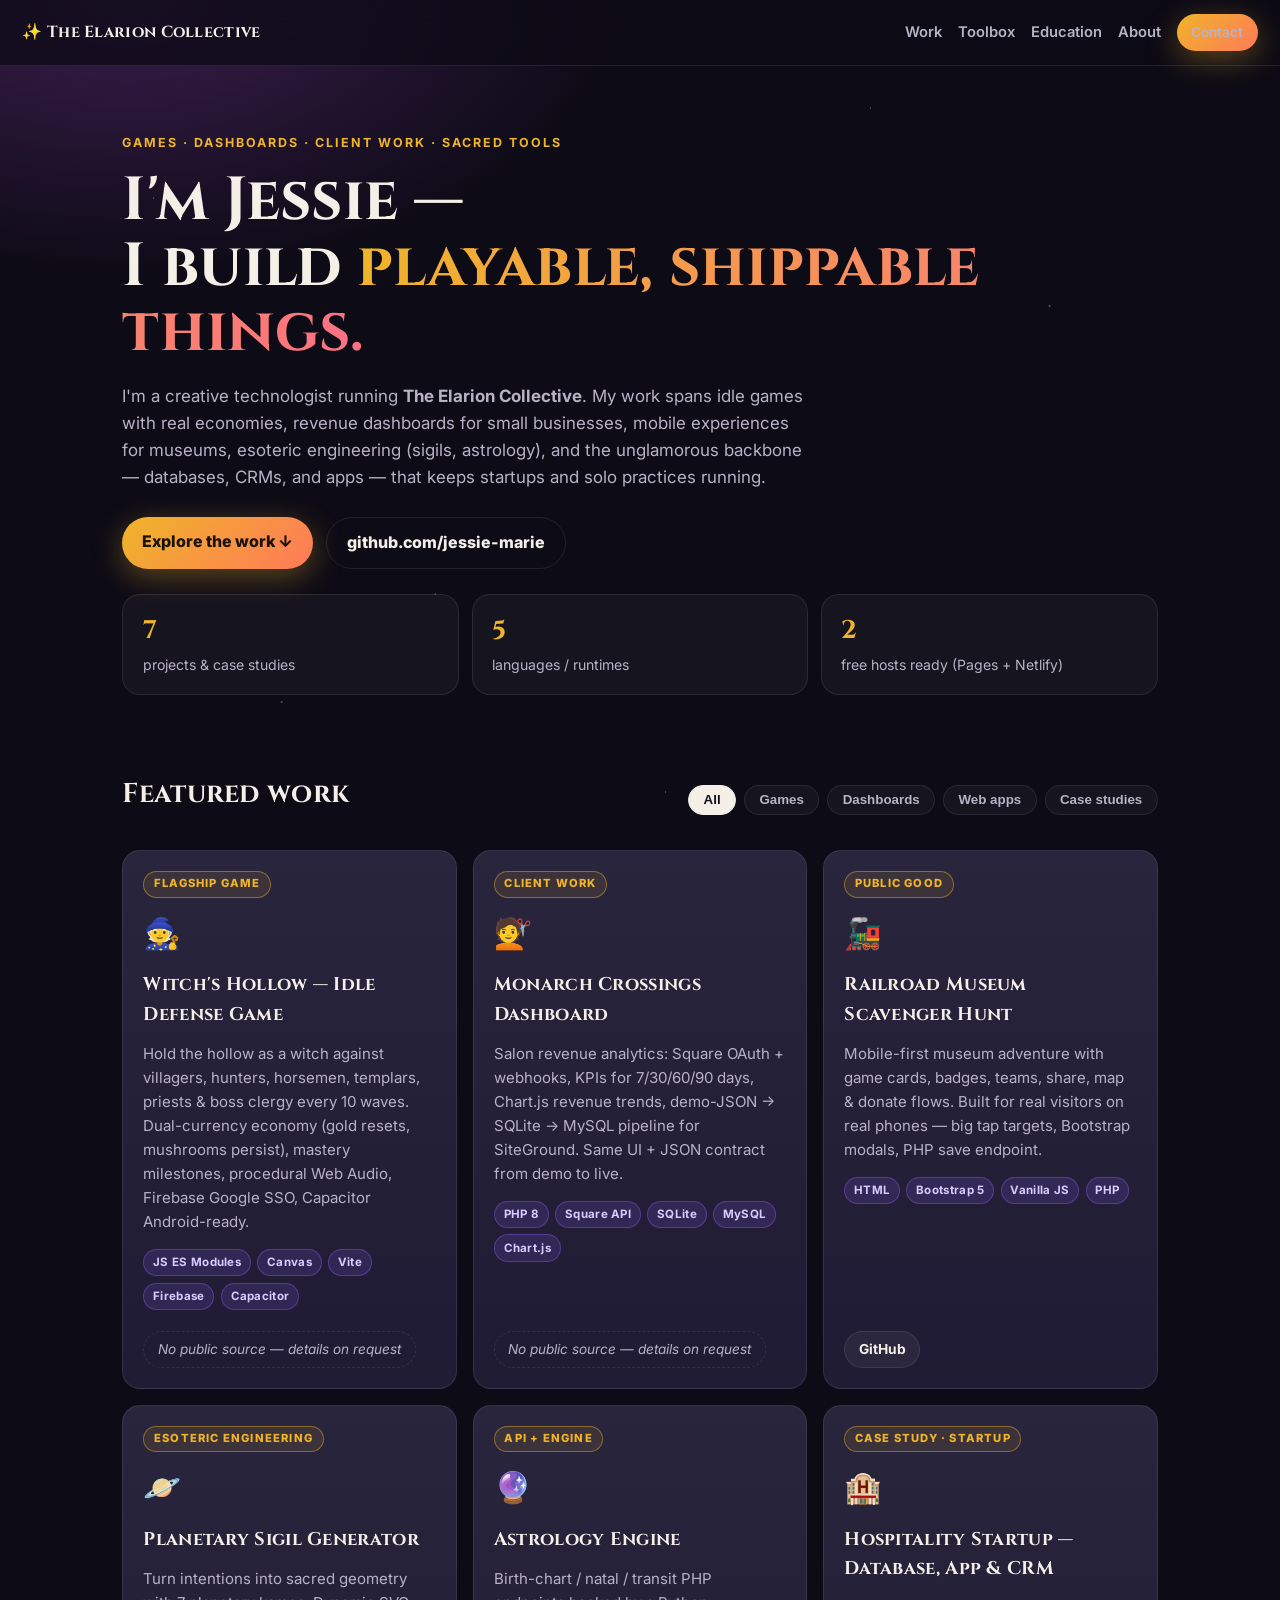
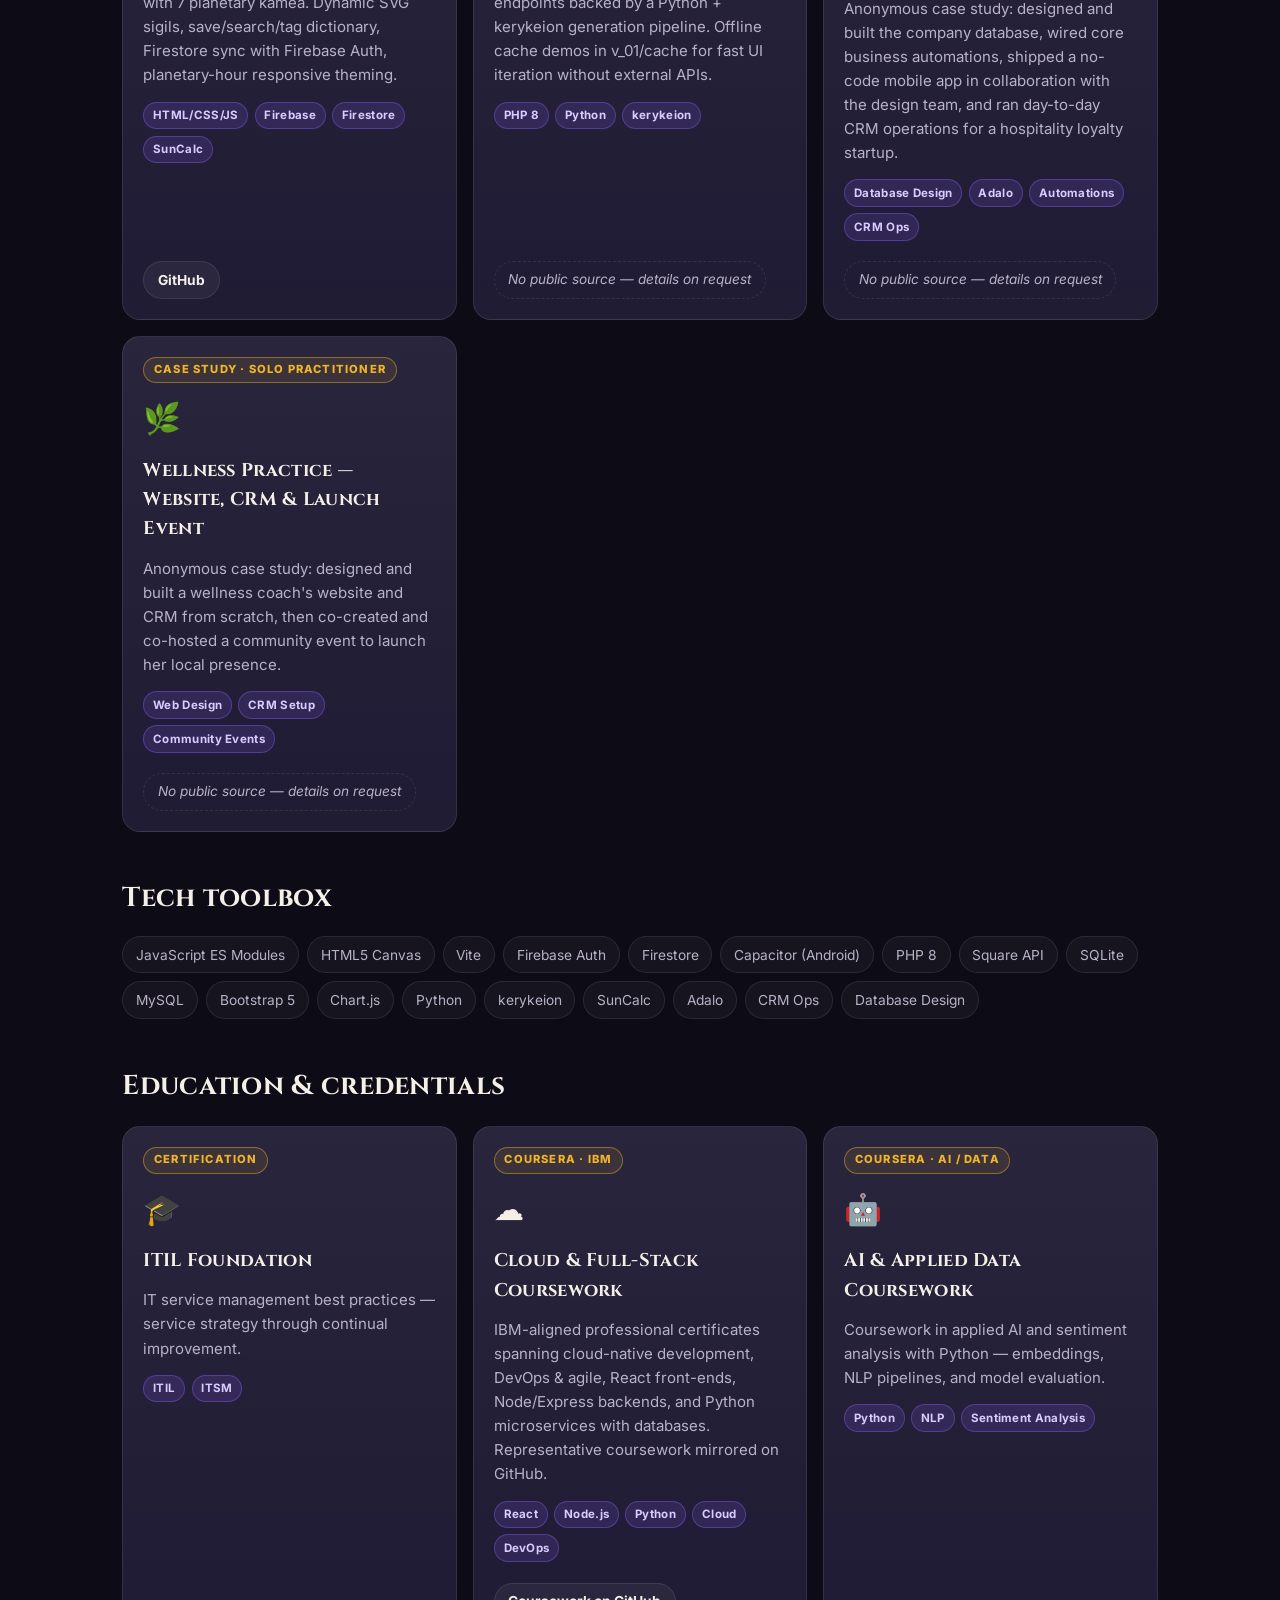
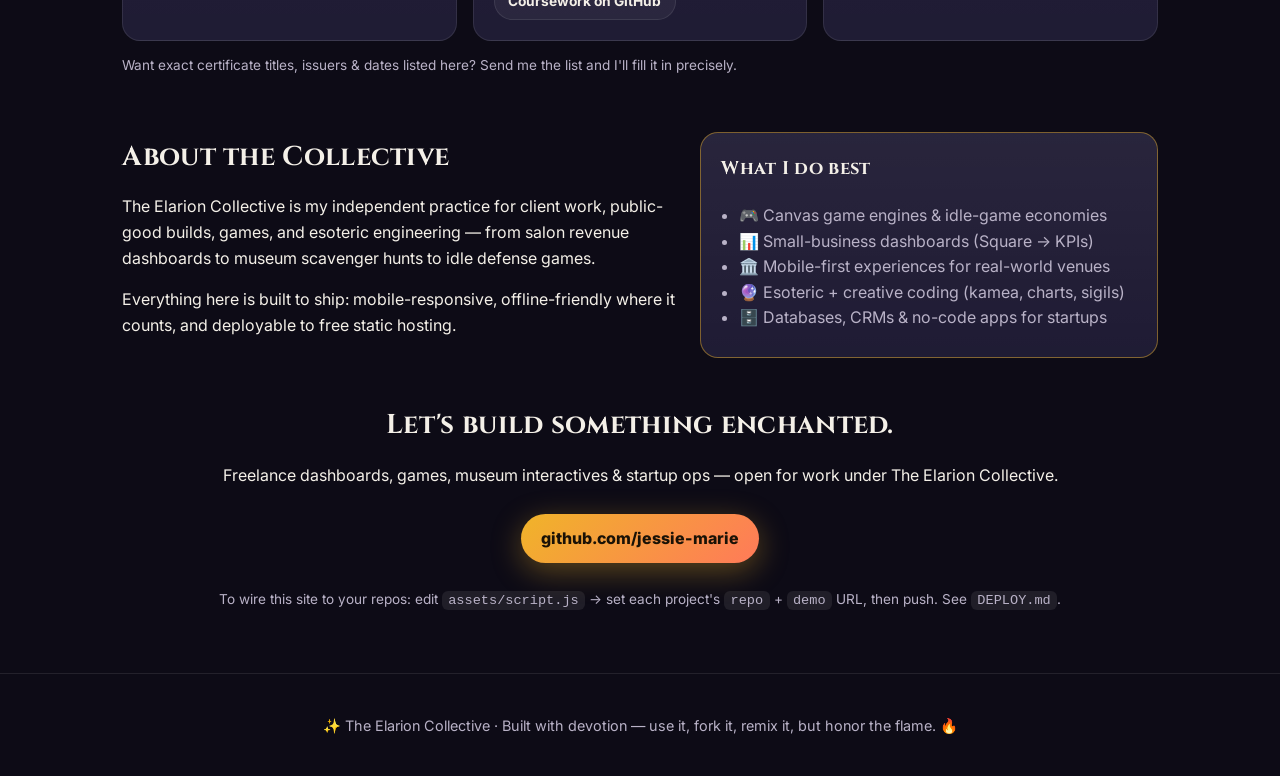
==== index.html @ 7d37db84 "Rewrite hero copy, drop DBA/LLC + company names, wire real GH links, add education section" ====
<!DOCTYPE html>
<html lang="en">
<head>
<meta charset="UTF-8" />
<meta name="viewport" content="width=device-width, initial-scale=1.0" />
<title>The Elarion Collective — Jessie Marie | Portfolio</title>
<meta name="description" content="The Elarion Collective — games, dashboards & sacred tools by Jessie Marie. Witch's Hollow, Monarch Crossings, Railroad Museum Scavenger Hunt, Planetary Sigil Generator, Astrology Engine." />
<link rel="preconnect" href="https://fonts.googleapis.com">
<link rel="preconnect" href="https://fonts.gstatic.com" crossorigin>
<link href="https://fonts.googleapis.com/css2?family=Cinzel:wght@500;700&family=Inter:wght@400;500;600;700&display=swap" rel="stylesheet">
<link rel="stylesheet" href="assets/styles.css" />
</head>
<body>
<div class="stars" aria-hidden="true"></div>
<header class="nav">
  <a class="brand" href="#top">✨ The Elarion Collective</a>
  <nav>
    <a href="#work">Work</a>
    <a href="#toolbox">Toolbox</a>
    <a href="#education">Education</a>
    <a href="#about">About</a>
    <a href="#contact" class="btn small">Contact</a>
  </nav>
</header>

<main id="top">
  <section class="hero">
    <p class="eyebrow">Games · Dashboards · Client Work · Sacred Tools</p>
    <h1>I'm Jessie —<br/>I build <span class="gold">playable, shippable things.</span></h1>
    <p class="lede">I'm a creative technologist running <strong>The Elarion Collective</strong>. My work spans idle games with real economies, revenue dashboards for small businesses, mobile experiences for museums, esoteric engineering (sigils, astrology), and the unglamorous backbone — databases, CRMs, and apps — that keeps startups and solo practices running.</p>
    <div class="cta-row">
      <a class="btn" href="#work">Explore the work ↓</a>
      <a class="btn ghost" href="https://github.com/jessie-marie" target="_blank" rel="noopener">github.com/jessie-marie</a>
    </div>
    <div class="hero-stats">
      <div><strong>7</strong><span>projects & case studies</span></div>
      <div><strong>5</strong><span>languages / runtimes</span></div>
      <div><strong>2</strong><span>free hosts ready (Pages + Netlify)</span></div>
    </div>
  </section>

  <section id="work" class="section">
    <div class="section-head">
      <h2>Featured work</h2>
      <div class="filters" id="filters">
        <button class="chip active" data-filter="all">All</button>
        <button class="chip" data-filter="game">Games</button>
        <button class="chip" data-filter="dashboard">Dashboards</button>
        <button class="chip" data-filter="web">Web apps</button>
        <button class="chip" data-filter="case-study">Case studies</button>
      </div>
    </div>
    <div class="grid" id="project-grid"><!-- rendered by script.js --></div>
  </section>

  <section id="toolbox" class="section">
    <h2>Tech toolbox</h2>
    <div class="tags">
      <span>JavaScript ES Modules</span><span>HTML5 Canvas</span><span>Vite</span><span>Firebase Auth</span><span>Firestore</span><span>Capacitor (Android)</span><span>PHP 8</span><span>Square API</span><span>SQLite</span><span>MySQL</span><span>Bootstrap 5</span><span>Chart.js</span><span>Python</span><span>kerykeion</span><span>SunCalc</span><span>Adalo</span><span>CRM Ops</span><span>Database Design</span>
    </div>
  </section>

  <section id="education" class="section">
    <h2>Education & credentials</h2>
    <div class="grid">
      <article class="card">
        <span class="badge">Certification</span>
        <div class="emoji">🎓</div>
        <h3>ITIL Foundation</h3>
        <p>IT service management best practices — service strategy through continual improvement.</p>
        <div class="stack"><span>ITIL</span><span>ITSM</span></div>
      </article>
      <article class="card">
        <span class="badge">Coursera · IBM</span>
        <div class="emoji">☁️</div>
        <h3>Cloud & Full-Stack Coursework</h3>
        <p>IBM-aligned professional certificates spanning cloud-native development, DevOps & agile, React front-ends, Node/Express backends, and Python microservices with databases. Representative coursework mirrored on GitHub.</p>
        <div class="stack"><span>React</span><span>Node.js</span><span>Python</span><span>Cloud</span><span>DevOps</span></div>
        <div class="card-links">
          <a href="https://github.com/jessie-marie?tab=repositories" target="_blank" rel="noopener">Coursework on GitHub</a>
        </div>
      </article>
      <article class="card">
        <span class="badge">Coursera · AI / Data</span>
        <div class="emoji">🤖</div>
        <h3>AI & Applied Data Coursework</h3>
        <p>Coursework in applied AI and sentiment analysis with Python — embeddings, NLP pipelines, and model evaluation. <!-- TODO: replace with your exact cert titles + issuers/dates --></p>
        <div class="stack"><span>Python</span><span>NLP</span><span>Sentiment Analysis</span></div>
      </article>
    </div>
    <p class="tiny">Want exact certificate titles, issuers & dates listed here? Send me the list and I'll fill it in precisely.</p>
  </section>

  <section id="about" class="section two-col">
    <div>
      <h2>About the Collective</h2>
      <p>The Elarion Collective is my independent practice for client work, public-good builds, games, and esoteric engineering — from salon revenue dashboards to museum scavenger hunts to idle defense games.</p>
      <p>Everything here is built to ship: mobile-responsive, offline-friendly where it counts, and deployable to free static hosting.</p>
    </div>
    <div class="card highlight">
      <h3>What I do best</h3>
      <ul>
        <li>🎮 Canvas game engines & idle-game economies</li>
        <li>📊 Small-business dashboards (Square → KPIs)</li>
        <li>🏛️ Mobile-first experiences for real-world venues</li>
        <li>🔮 Esoteric + creative coding (kamea, charts, sigils)</li>
        <li>🗄️ Databases, CRMs & no-code apps for startups</li>
      </ul>
    </div>
  </section>

  <section id="contact" class="section center">
    <h2>Let's build something enchanted.</h2>
    <p>Freelance dashboards, games, museum interactives & startup ops — open for work under The Elarion Collective.</p>
    <div class="cta-row center">
      <a class="btn" href="https://github.com/jessie-marie" target="_blank" rel="noopener">github.com/jessie-marie</a>
    </div>
    <p class="tiny">To wire this site to your repos: edit <code>assets/script.js</code> → set each project's <code>repo</code> + <code>demo</code> URL, then push. See <code>DEPLOY.md</code>.</p>
  </section>
</main>

<footer>
  <p>✨ The Elarion Collective · Built with devotion — use it, fork it, remix it, but honor the flame. 🔥</p>
</footer>
<script src="assets/script.js"></script>
</body>
</html>
---- assets/styles.css ----
:root{
  --bg:#0d0b16; --bg2:#151226; --card:#1b1730; --line:rgba(255,255,255,.09);
  --ink:#f4f0e8; --muted:#b9b2c7; --gold:#f0b429; --violet:#8b5cf6; --rose:#fb7185;
  --radius:18px;
}
*{box-sizing:border-box}
html{scroll-behavior:smooth}
body{margin:0;background:radial-gradient(1200px 600px at 80% -10%,#2b1f55 0%,transparent 60%),radial-gradient(900px 500px at 10% 0%,#3b1d4d 0%,transparent 55%),var(--bg);color:var(--ink);font-family:Inter,system-ui,sans-serif;line-height:1.6}
h1,h2,h3,.brand{font-family:Cinzel,serif;letter-spacing:.3px}
a{color:inherit}
.stars{position:fixed;inset:0;pointer-events:none;opacity:.5;background-image:radial-gradient(1px 1px at 12% 22%,#fff,transparent),radial-gradient(1px 1px at 68% 12%,#fff,transparent),radial-gradient(1.5px 1.5px at 82% 34%,#ffe9a8,transparent),radial-gradient(1px 1px at 34% 66%,#fff,transparent),radial-gradient(1px 1px at 52% 88%,#fff,transparent),radial-gradient(1.5px 1.5px at 22% 78%,#c4b5fd,transparent)}
.nav{position:sticky;top:0;z-index:10;display:flex;justify-content:space-between;align-items:center;padding:.9rem 1.4rem;background:rgba(13,11,22,.78);backdrop-filter:blur(12px);border-bottom:1px solid var(--line)}
.brand{text-decoration:none;font-weight:700}
.nav nav{display:flex;gap:1rem;align-items:center}
.nav nav a{text-decoration:none;color:var(--muted);font-weight:600;font-size:.92rem}
.nav nav a:hover{color:var(--ink)}
main{max-width:1080px;margin:0 auto;padding:0 1.4rem 3rem}
.hero{padding:4.2rem 0 2rem;text-align:left}
.eyebrow{color:var(--gold);text-transform:uppercase;letter-spacing:2px;font-size:.78rem;font-weight:700;margin:0 0 1rem}
.hero h1{font-size:clamp(2.2rem,5.5vw,3.8rem);line-height:1.08;margin:0 0 1rem}
.gold{background:linear-gradient(90deg,var(--gold),var(--rose));-webkit-background-clip:text;background-clip:text;color:transparent}
.lede{max-width:62ch;color:var(--muted);font-size:1.06rem}
.cta-row{display:flex;gap:.8rem;margin:1.6rem 0;flex-wrap:wrap}
.cta-row.center{justify-content:center}
.btn{display:inline-block;padding:.75rem 1.25rem;border-radius:999px;background:linear-gradient(135deg,var(--gold),#ff7a59);color:#1a1206;font-weight:800;text-decoration:none;border:0;box-shadow:0 8px 30px rgba(240,180,41,.35)}
.btn.ghost{background:transparent;color:var(--ink);border:1px solid var(--line);box-shadow:none}
.btn.small{padding:.45rem .9rem;font-size:.85rem}
.hero-stats{display:grid;grid-template-columns:repeat(3,minmax(0,1fr));gap:.8rem;margin-top:1.4rem}
.hero-stats div{background:rgba(255,255,255,.04);border:1px solid var(--line);border-radius:var(--radius);padding:1rem 1.2rem}
.hero-stats strong{display:block;font-size:1.6rem;font-family:Cinzel,serif;color:var(--gold)}
.hero-stats span{color:var(--muted);font-size:.88rem}
.section{padding:2.6rem 0 0}
.section-head{display:flex;justify-content:space-between;align-items:center;gap:1rem;flex-wrap:wrap}
.section h2{font-size:1.7rem;margin:.2rem 0 1rem}
.filters{display:flex;gap:.5rem;flex-wrap:wrap}
.chip{border:1px solid var(--line);background:rgba(255,255,255,.04);color:var(--muted);border-radius:999px;padding:.4rem .9rem;cursor:pointer;font-weight:600}
.chip.active{background:var(--ink);color:#14101f;border-color:var(--ink)}
.grid{display:grid;grid-template-columns:repeat(auto-fill,minmax(300px,1fr));gap:1rem;margin-top:1.2rem}
.card{background:linear-gradient(180deg,rgba(255,255,255,.06),rgba(255,255,255,.02)),var(--card);border:1px solid var(--line);border-radius:var(--radius);padding:1.25rem;display:flex;flex-direction:column;gap:.7rem;transition:transform .15s ease,border-color .15s ease}
.card:hover{transform:translateY(-3px);border-color:rgba(240,180,41,.5)}
.card .emoji{font-size:1.9rem}
.card h3{margin:.1rem 0;font-size:1.15rem}
.card p{margin:0;color:var(--muted);font-size:.94rem}
.stack{display:flex;flex-wrap:wrap;gap:.4rem;margin-top:.2rem}
.stack span{font-size:.72rem;font-weight:700;letter-spacing:.3px;background:rgba(139,92,246,.16);border:1px solid rgba(139,92,246,.4);color:#d8ccff;padding:.22rem .55rem;border-radius:999px}
.card-links{margin-top:auto;display:flex;gap:.6rem;padding-top:.6rem}
.card-links a{font-size:.86rem;font-weight:700;text-decoration:none;border:1px solid var(--line);border-radius:999px;padding:.42rem .85rem;color:var(--ink);background:rgba(255,255,255,.05)}
.card-links a.primary{background:var(--ink);color:#14101f;border-color:var(--ink)}
.card-links .note{font-size:.85rem;color:var(--muted);font-style:italic;border:1px dashed var(--line);border-radius:999px;padding:.42rem .85rem}
.badge{align-self:flex-start;font-size:.7rem;font-weight:800;letter-spacing:1.2px;text-transform:uppercase;color:var(--gold);border:1px solid rgba(240,180,41,.45);padding:.2rem .6rem;border-radius:999px;background:rgba(240,180,41,.1)}
.tags{display:flex;flex-wrap:wrap;gap:.5rem}
.tags span{border:1px solid var(--line);background:rgba(255,255,255,.04);border-radius:999px;padding:.42rem .8rem;font-size:.86rem;color:var(--muted)}
.two-col{display:grid;grid-template-columns:1.1fr .9fr;gap:1.2rem;align-items:start}
.card.highlight{border-color:rgba(240,180,41,.45)}
.card.highlight ul{margin:.4rem 0;padding-left:1.1rem;color:var(--muted)}
.center{text-align:center}
.tiny{color:var(--muted);font-size:.85rem}
code{background:rgba(255,255,255,.08);padding:.15rem .4rem;border-radius:6px}
footer{border-top:1px solid var(--line);text-align:center;color:var(--muted);padding:1.6rem;font-size:.9rem}
@media(max-width:760px){.two-col{grid-template-columns:1fr}.hero-stats{grid-template-columns:1fr 1fr}.nav nav a:not(.btn){display:none}}
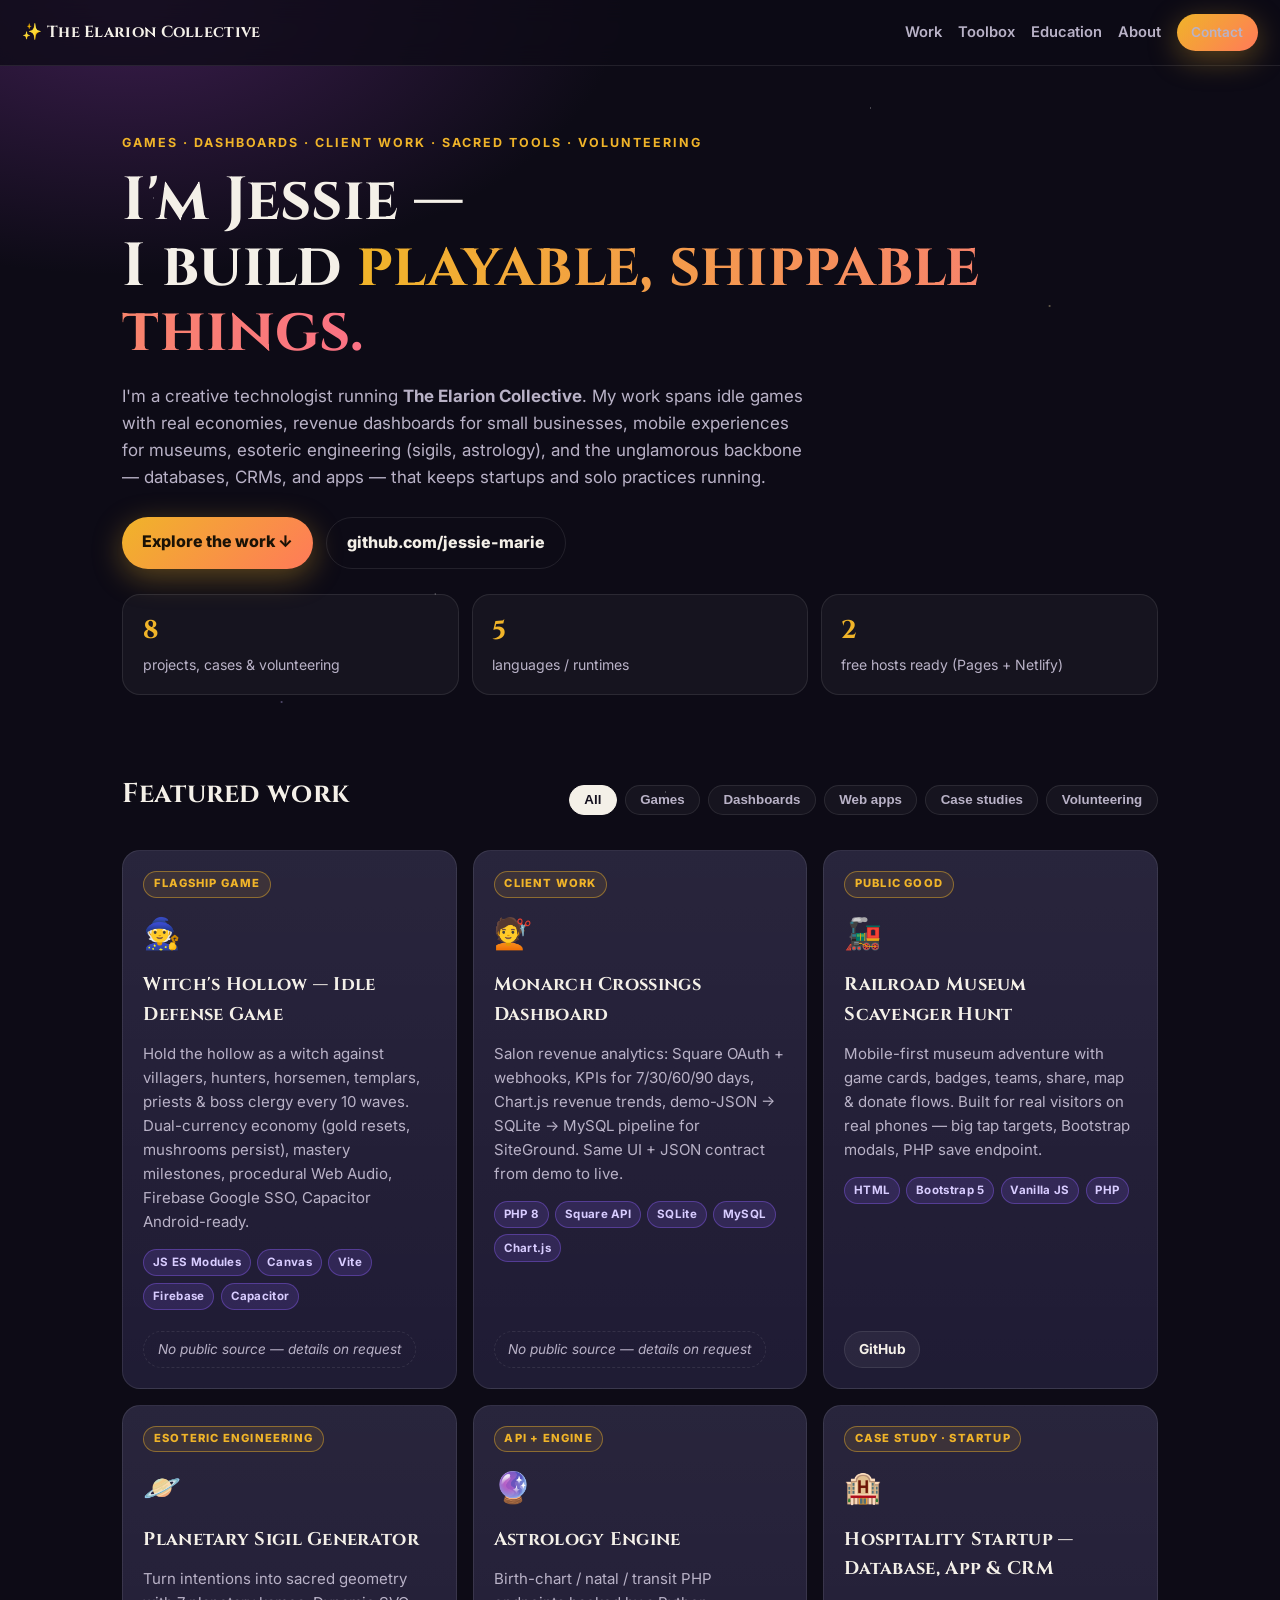
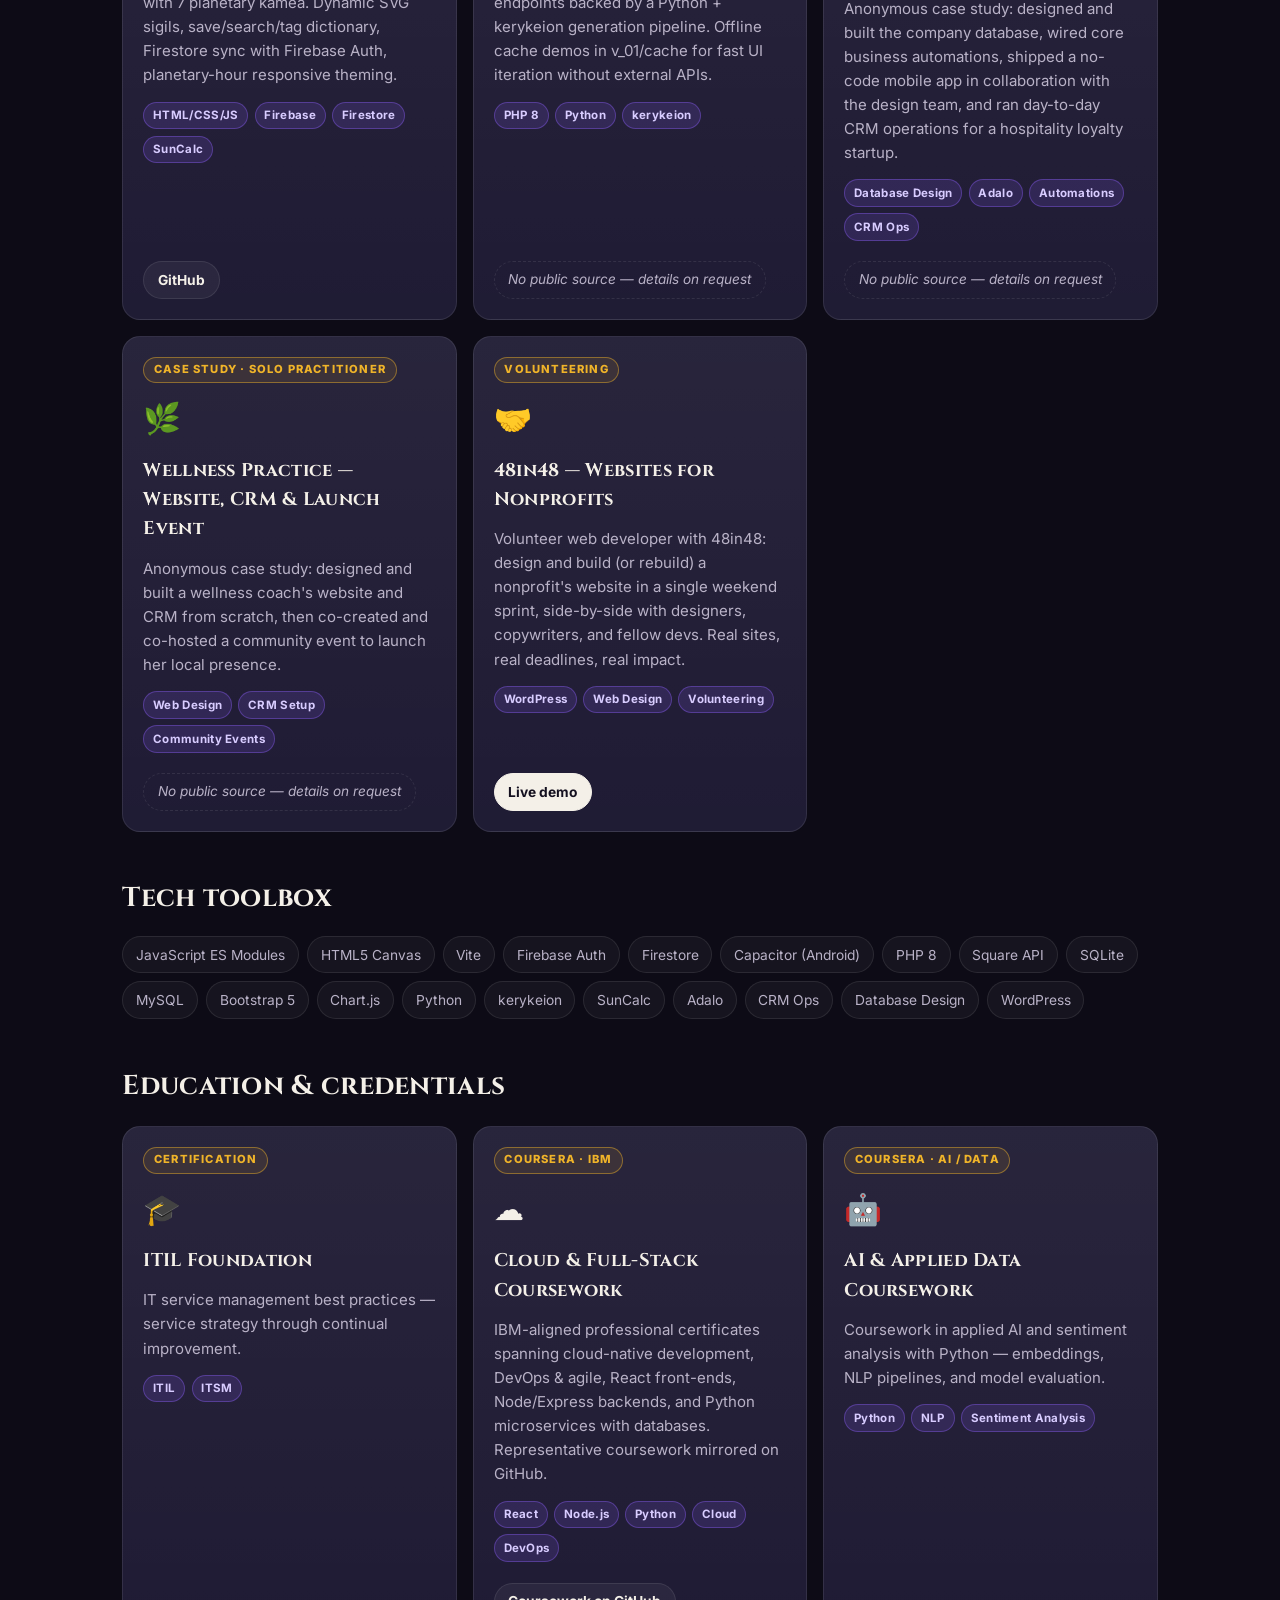
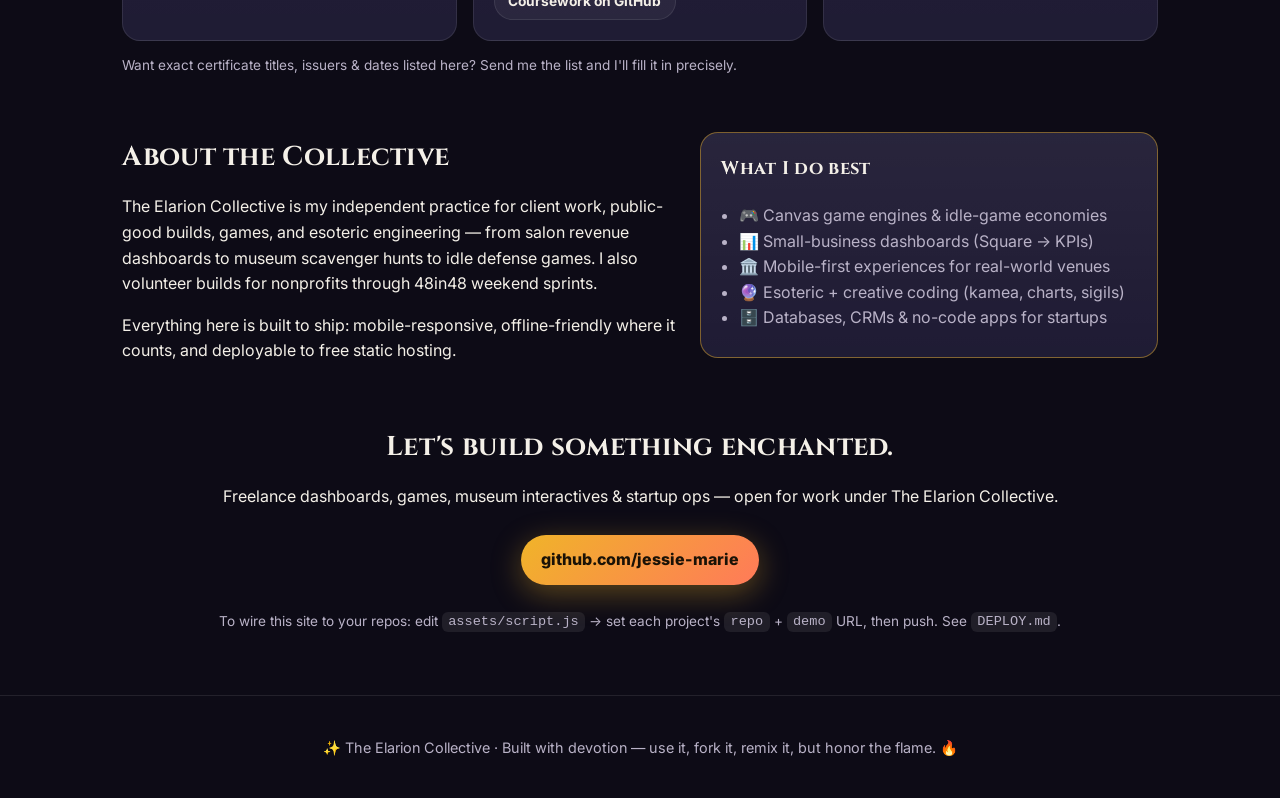
==== commit d62c7f97: "Add 48in48 volunteering card + filter, update counts and copy" ====
--- a/index.html
+++ b/index.html
@@ -4,7 +4,7 @@
 <meta charset="UTF-8" />
 <meta name="viewport" content="width=device-width, initial-scale=1.0" />
 <title>The Elarion Collective — Jessie Marie | Portfolio</title>
-<meta name="description" content="The Elarion Collective — games, dashboards & sacred tools by Jessie Marie. Witch's Hollow, Monarch Crossings, Railroad Museum Scavenger Hunt, Planetary Sigil Generator, Astrology Engine." />
+<meta name="description" content="The Elarion Collective — games, dashboards, client work & volunteering by Jessie Marie. Witch's Hollow, Monarch Crossings, Railroad Museum Scavenger Hunt, Planetary Sigil Generator, Astrology Engine, 48in48." />
 <link rel="preconnect" href="https://fonts.googleapis.com">
 <link rel="preconnect" href="https://fonts.gstatic.com" crossorigin>
 <link href="https://fonts.googleapis.com/css2?family=Cinzel:wght@500;700&family=Inter:wght@400;500;600;700&display=swap" rel="stylesheet">
@@ -25,7 +25,7 @@
 
 <main id="top">
   <section class="hero">
-    <p class="eyebrow">Games · Dashboards · Client Work · Sacred Tools</p>
+    <p class="eyebrow">Games · Dashboards · Client Work · Sacred Tools · Volunteering</p>
     <h1>I'm Jessie —<br/>I build <span class="gold">playable, shippable things.</span></h1>
     <p class="lede">I'm a creative technologist running <strong>The Elarion Collective</strong>. My work spans idle games with real economies, revenue dashboards for small businesses, mobile experiences for museums, esoteric engineering (sigils, astrology), and the unglamorous backbone — databases, CRMs, and apps — that keeps startups and solo practices running.</p>
     <div class="cta-row">
@@ -33,7 +33,7 @@
       <a class="btn ghost" href="https://github.com/jessie-marie" target="_blank" rel="noopener">github.com/jessie-marie</a>
     </div>
     <div class="hero-stats">
-      <div><strong>7</strong><span>projects & case studies</span></div>
+      <div><strong>8</strong><span>projects, cases & volunteering</span></div>
       <div><strong>5</strong><span>languages / runtimes</span></div>
       <div><strong>2</strong><span>free hosts ready (Pages + Netlify)</span></div>
     </div>
@@ -48,6 +48,7 @@
         <button class="chip" data-filter="dashboard">Dashboards</button>
         <button class="chip" data-filter="web">Web apps</button>
         <button class="chip" data-filter="case-study">Case studies</button>
+        <button class="chip" data-filter="volunteering">Volunteering</button>
       </div>
     </div>
     <div class="grid" id="project-grid"><!-- rendered by script.js --></div>
@@ -56,7 +57,7 @@
   <section id="toolbox" class="section">
     <h2>Tech toolbox</h2>
     <div class="tags">
-      <span>JavaScript ES Modules</span><span>HTML5 Canvas</span><span>Vite</span><span>Firebase Auth</span><span>Firestore</span><span>Capacitor (Android)</span><span>PHP 8</span><span>Square API</span><span>SQLite</span><span>MySQL</span><span>Bootstrap 5</span><span>Chart.js</span><span>Python</span><span>kerykeion</span><span>SunCalc</span><span>Adalo</span><span>CRM Ops</span><span>Database Design</span>
+      <span>JavaScript ES Modules</span><span>HTML5 Canvas</span><span>Vite</span><span>Firebase Auth</span><span>Firestore</span><span>Capacitor (Android)</span><span>PHP 8</span><span>Square API</span><span>SQLite</span><span>MySQL</span><span>Bootstrap 5</span><span>Chart.js</span><span>Python</span><span>kerykeion</span><span>SunCalc</span><span>Adalo</span><span>CRM Ops</span><span>Database Design</span><span>WordPress</span>
     </div>
   </section>
 
@@ -94,7 +95,7 @@
   <section id="about" class="section two-col">
     <div>
       <h2>About the Collective</h2>
-      <p>The Elarion Collective is my independent practice for client work, public-good builds, games, and esoteric engineering — from salon revenue dashboards to museum scavenger hunts to idle defense games.</p>
+      <p>The Elarion Collective is my independent practice for client work, public-good builds, games, and esoteric engineering — from salon revenue dashboards to museum scavenger hunts to idle defense games. I also volunteer builds for nonprofits through 48in48 weekend sprints.</p>
       <p>Everything here is built to ship: mobile-responsive, offline-friendly where it counts, and deployable to free static hosting.</p>
     </div>
     <div class="card highlight">
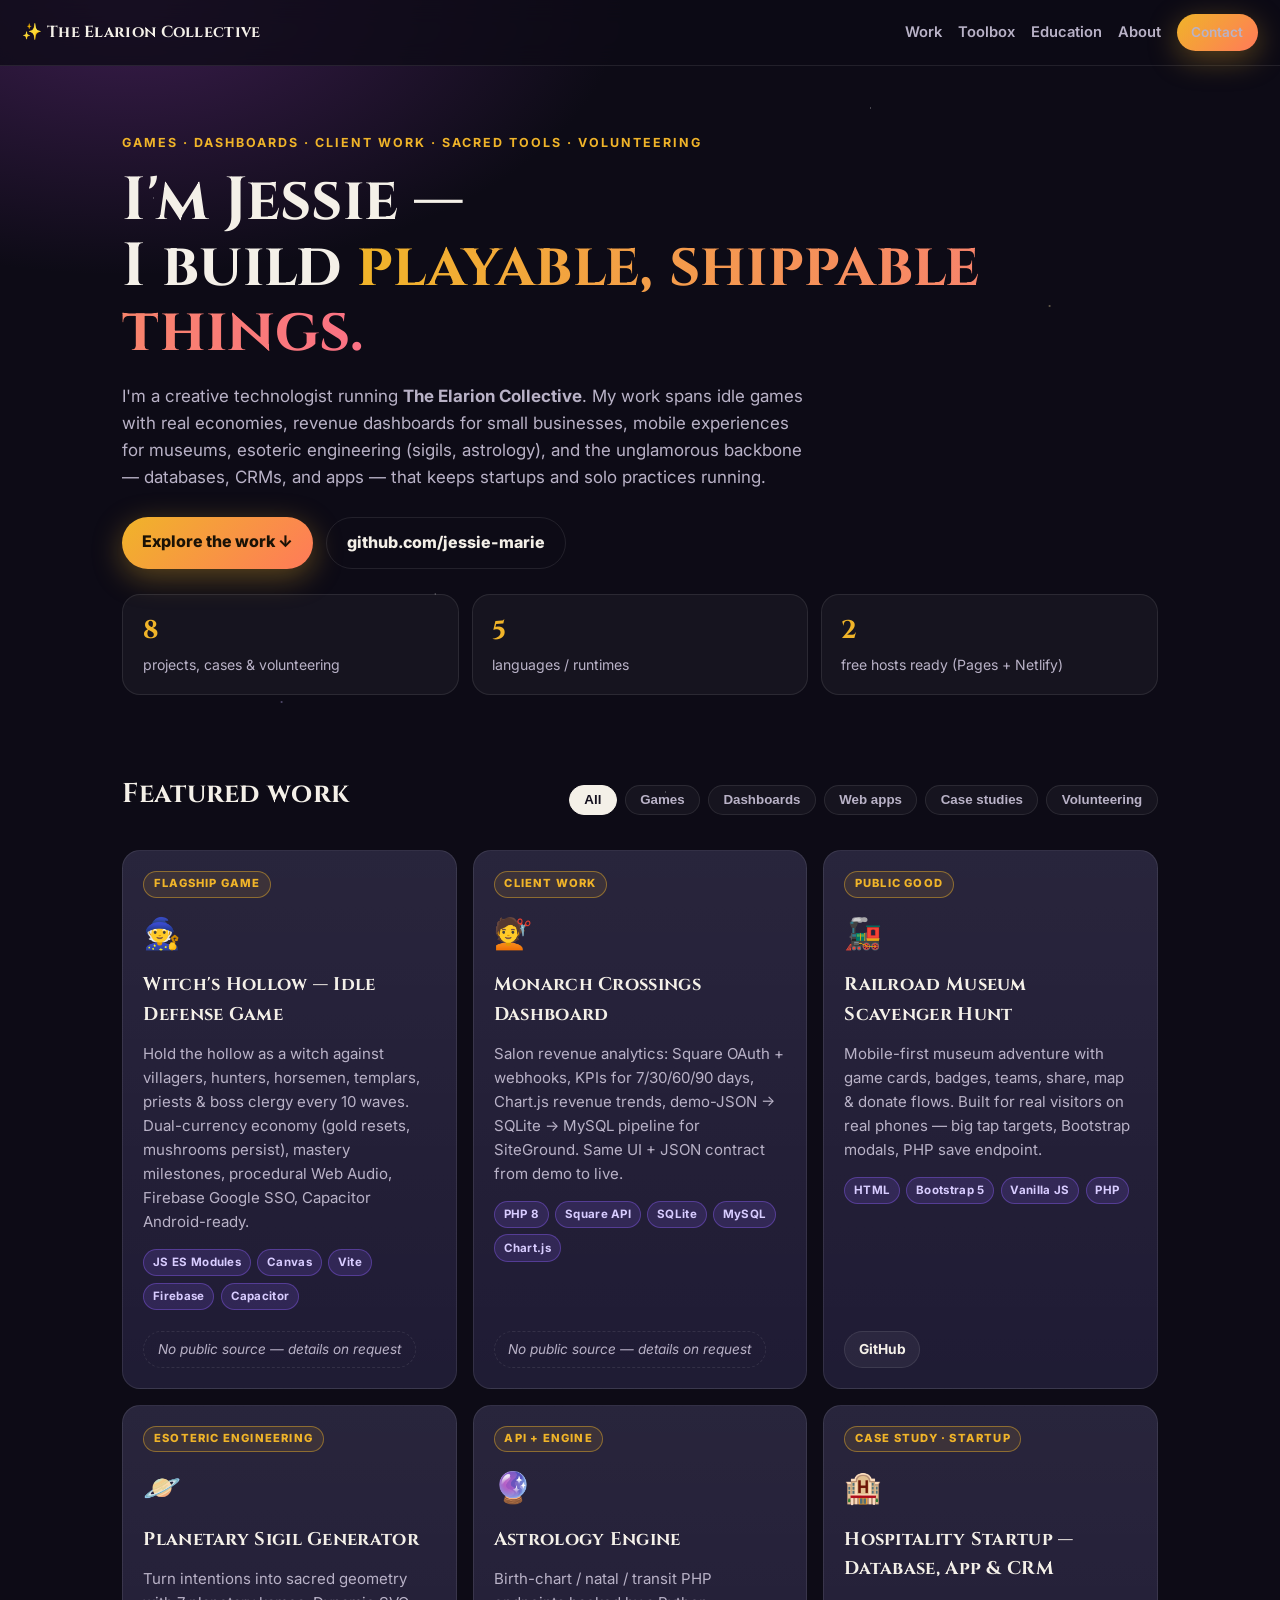
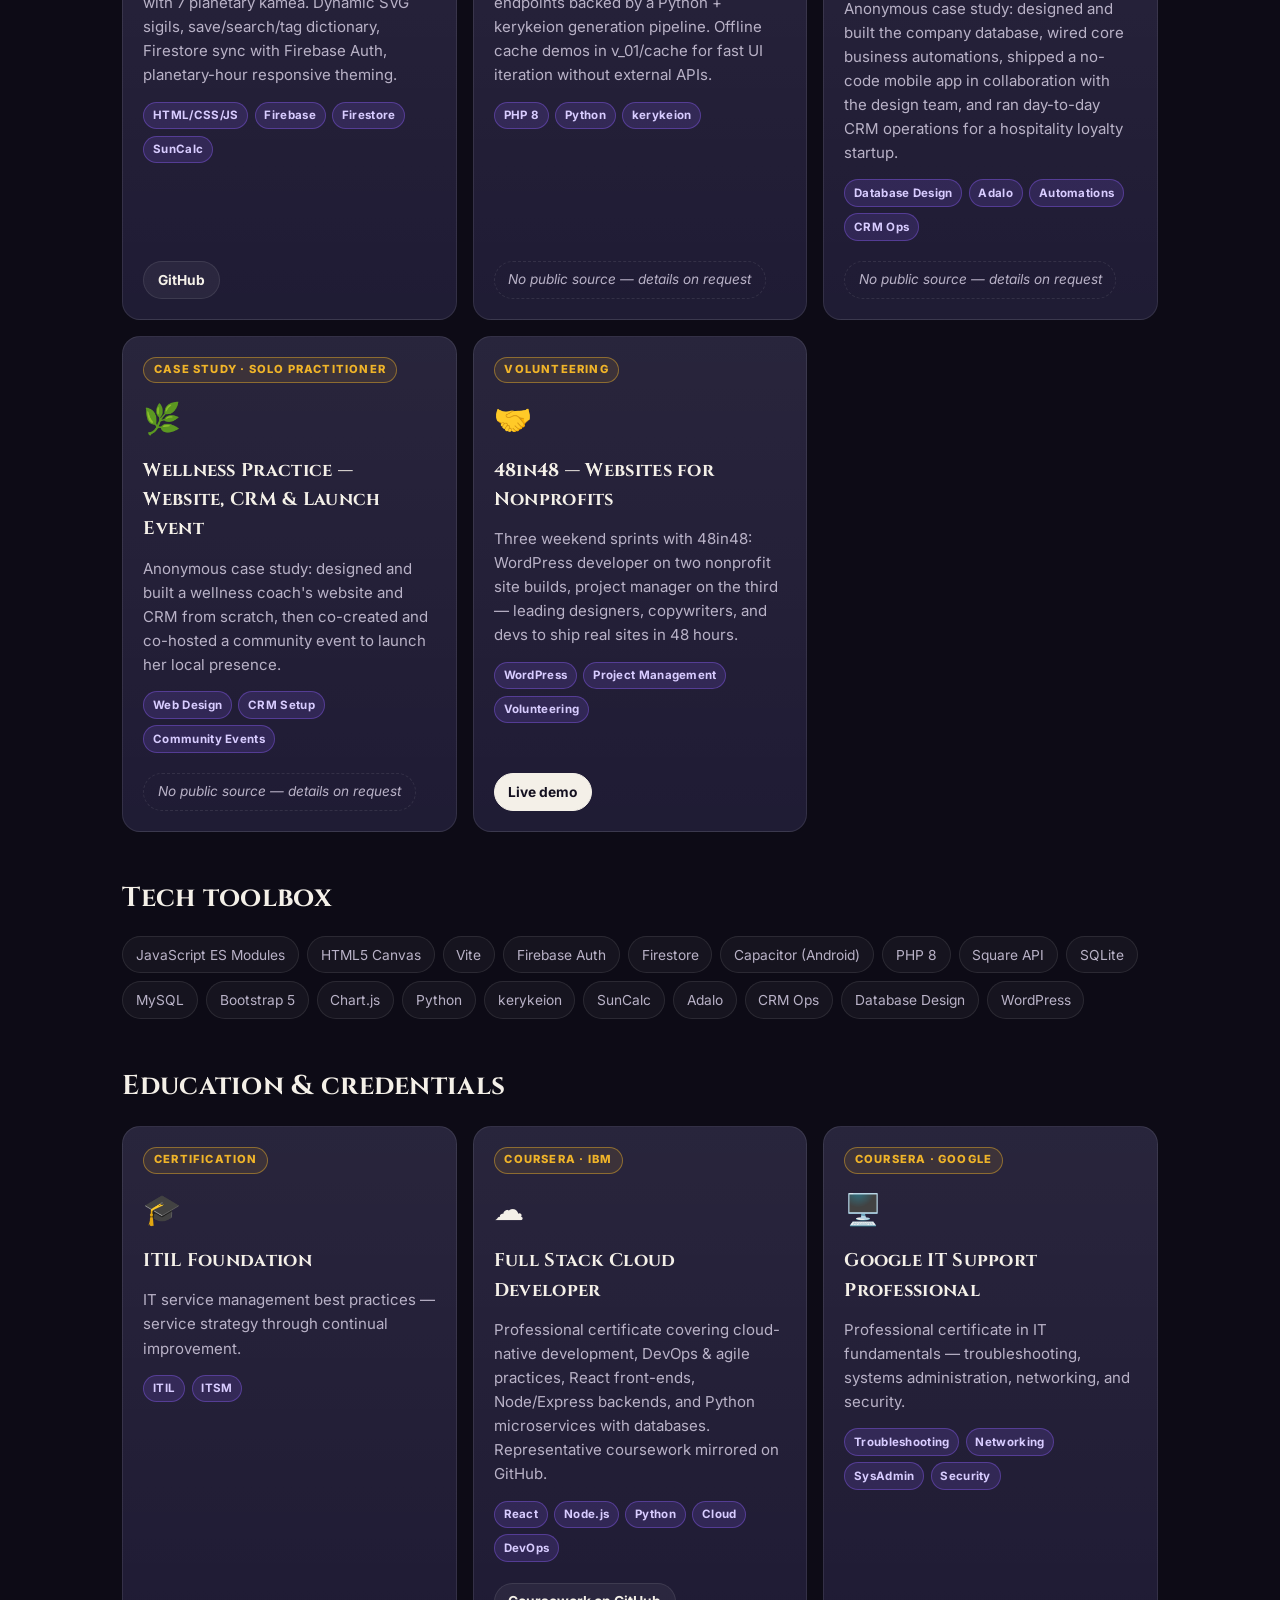
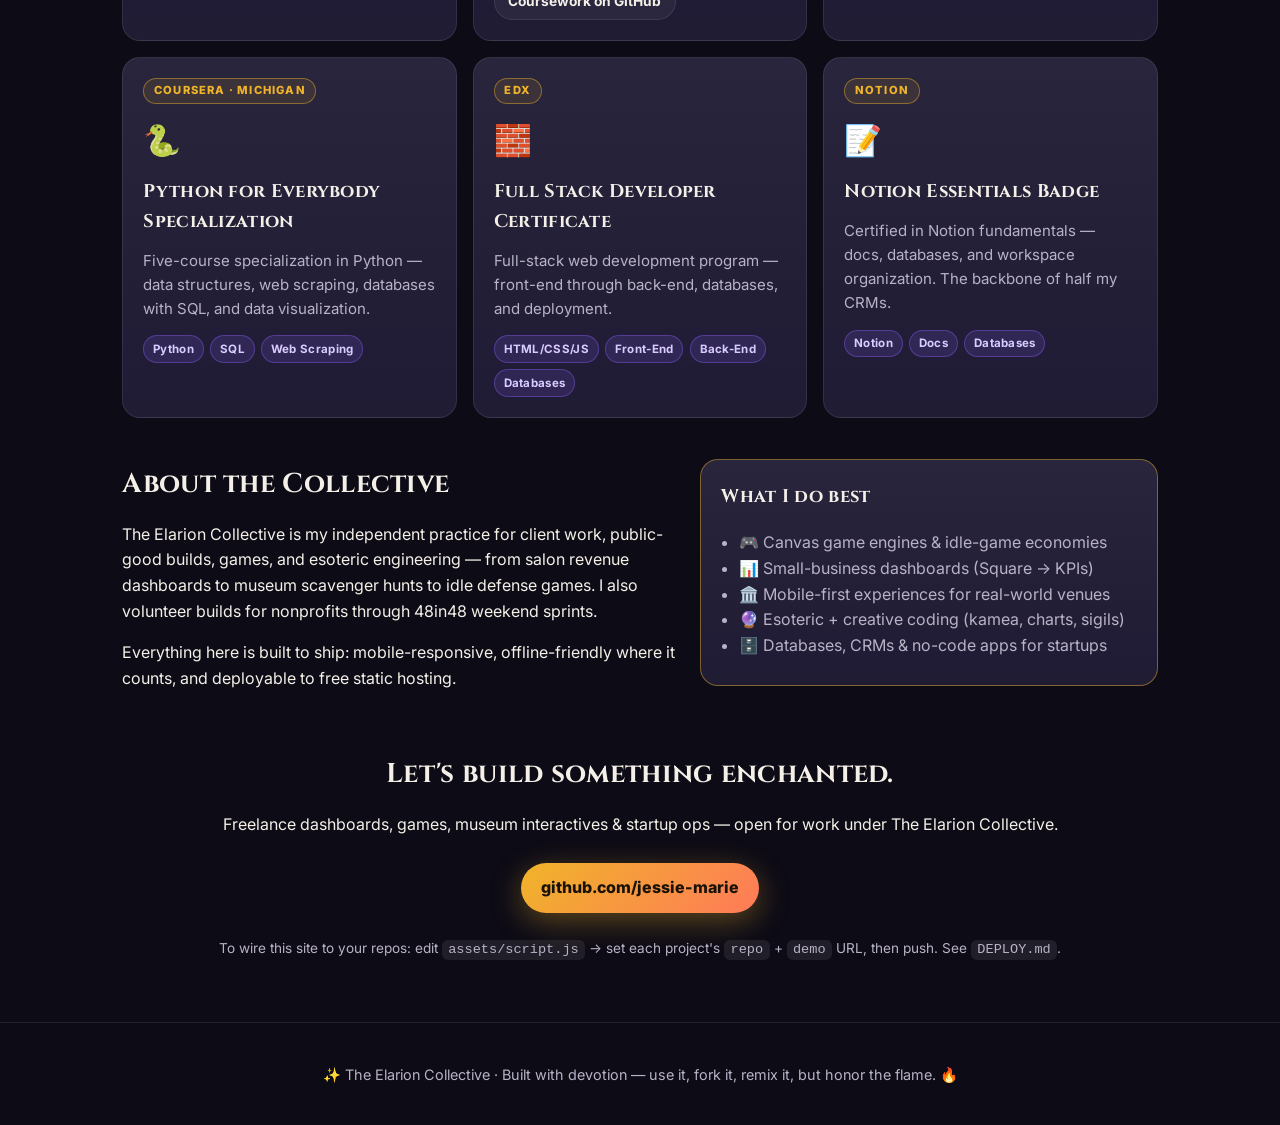
==== commit c95f41c3: "Exact cert names, 48in48 sprint details + PM role, Notion badge" ====
--- a/index.html
+++ b/index.html
@@ -74,22 +74,42 @@
       <article class="card">
         <span class="badge">Coursera · IBM</span>
         <div class="emoji">☁️</div>
-        <h3>Cloud & Full-Stack Coursework</h3>
-        <p>IBM-aligned professional certificates spanning cloud-native development, DevOps & agile, React front-ends, Node/Express backends, and Python microservices with databases. Representative coursework mirrored on GitHub.</p>
+        <h3>Full Stack Cloud Developer</h3>
+        <p>Professional certificate covering cloud-native development, DevOps & agile practices, React front-ends, Node/Express backends, and Python microservices with databases. Representative coursework mirrored on GitHub.</p>
         <div class="stack"><span>React</span><span>Node.js</span><span>Python</span><span>Cloud</span><span>DevOps</span></div>
         <div class="card-links">
           <a href="https://github.com/jessie-marie?tab=repositories" target="_blank" rel="noopener">Coursework on GitHub</a>
         </div>
       </article>
       <article class="card">
-        <span class="badge">Coursera · AI / Data</span>
-        <div class="emoji">🤖</div>
-        <h3>AI & Applied Data Coursework</h3>
-        <p>Coursework in applied AI and sentiment analysis with Python — embeddings, NLP pipelines, and model evaluation. <!-- TODO: replace with your exact cert titles + issuers/dates --></p>
-        <div class="stack"><span>Python</span><span>NLP</span><span>Sentiment Analysis</span></div>
+        <span class="badge">Coursera · Google</span>
+        <div class="emoji">🖥️</div>
+        <h3>Google IT Support Professional</h3>
+        <p>Professional certificate in IT fundamentals — troubleshooting, systems administration, networking, and security.</p>
+        <div class="stack"><span>Troubleshooting</span><span>Networking</span><span>SysAdmin</span><span>Security</span></div>
+      </article>
+      <article class="card">
+        <span class="badge">Coursera · Michigan</span>
+        <div class="emoji">🐍</div>
+        <h3>Python for Everybody Specialization</h3>
+        <p>Five-course specialization in Python — data structures, web scraping, databases with SQL, and data visualization.</p>
+        <div class="stack"><span>Python</span><span>SQL</span><span>Web Scraping</span></div>
+      </article>
+      <article class="card">
+        <span class="badge">edX</span>
+        <div class="emoji">🧱</div>
+        <h3>Full Stack Developer Certificate</h3>
+        <p>Full-stack web development program — front-end through back-end, databases, and deployment.</p>
+        <div class="stack"><span>HTML/CSS/JS</span><span>Front-End</span><span>Back-End</span><span>Databases</span></div>
+      </article>
+      <article class="card">
+        <span class="badge">Notion</span>
+        <div class="emoji">📝</div>
+        <h3>Notion Essentials Badge</h3>
+        <p>Certified in Notion fundamentals — docs, databases, and workspace organization. The backbone of half my CRMs.</p>
+        <div class="stack"><span>Notion</span><span>Docs</span><span>Databases</span></div>
       </article>
     </div>
-    <p class="tiny">Want exact certificate titles, issuers & dates listed here? Send me the list and I'll fill it in precisely.</p>
   </section>
 
   <section id="about" class="section two-col">
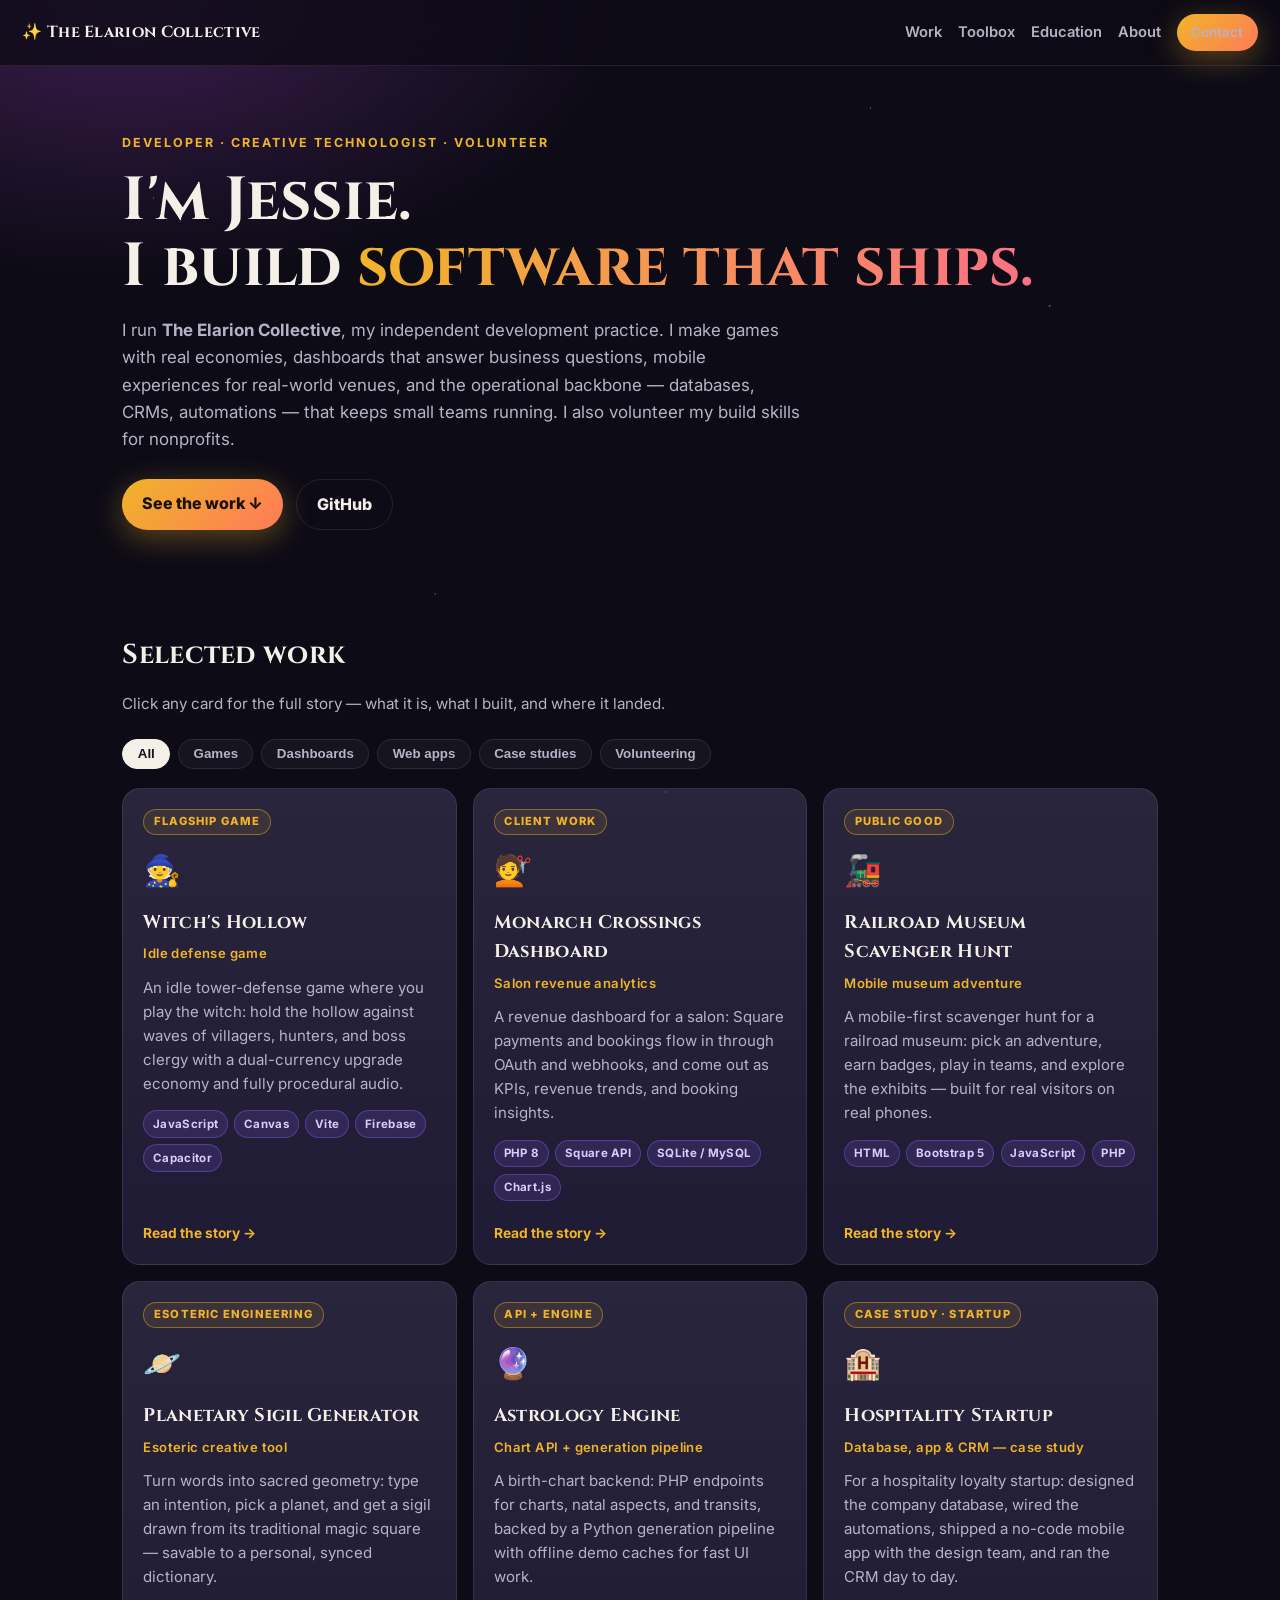
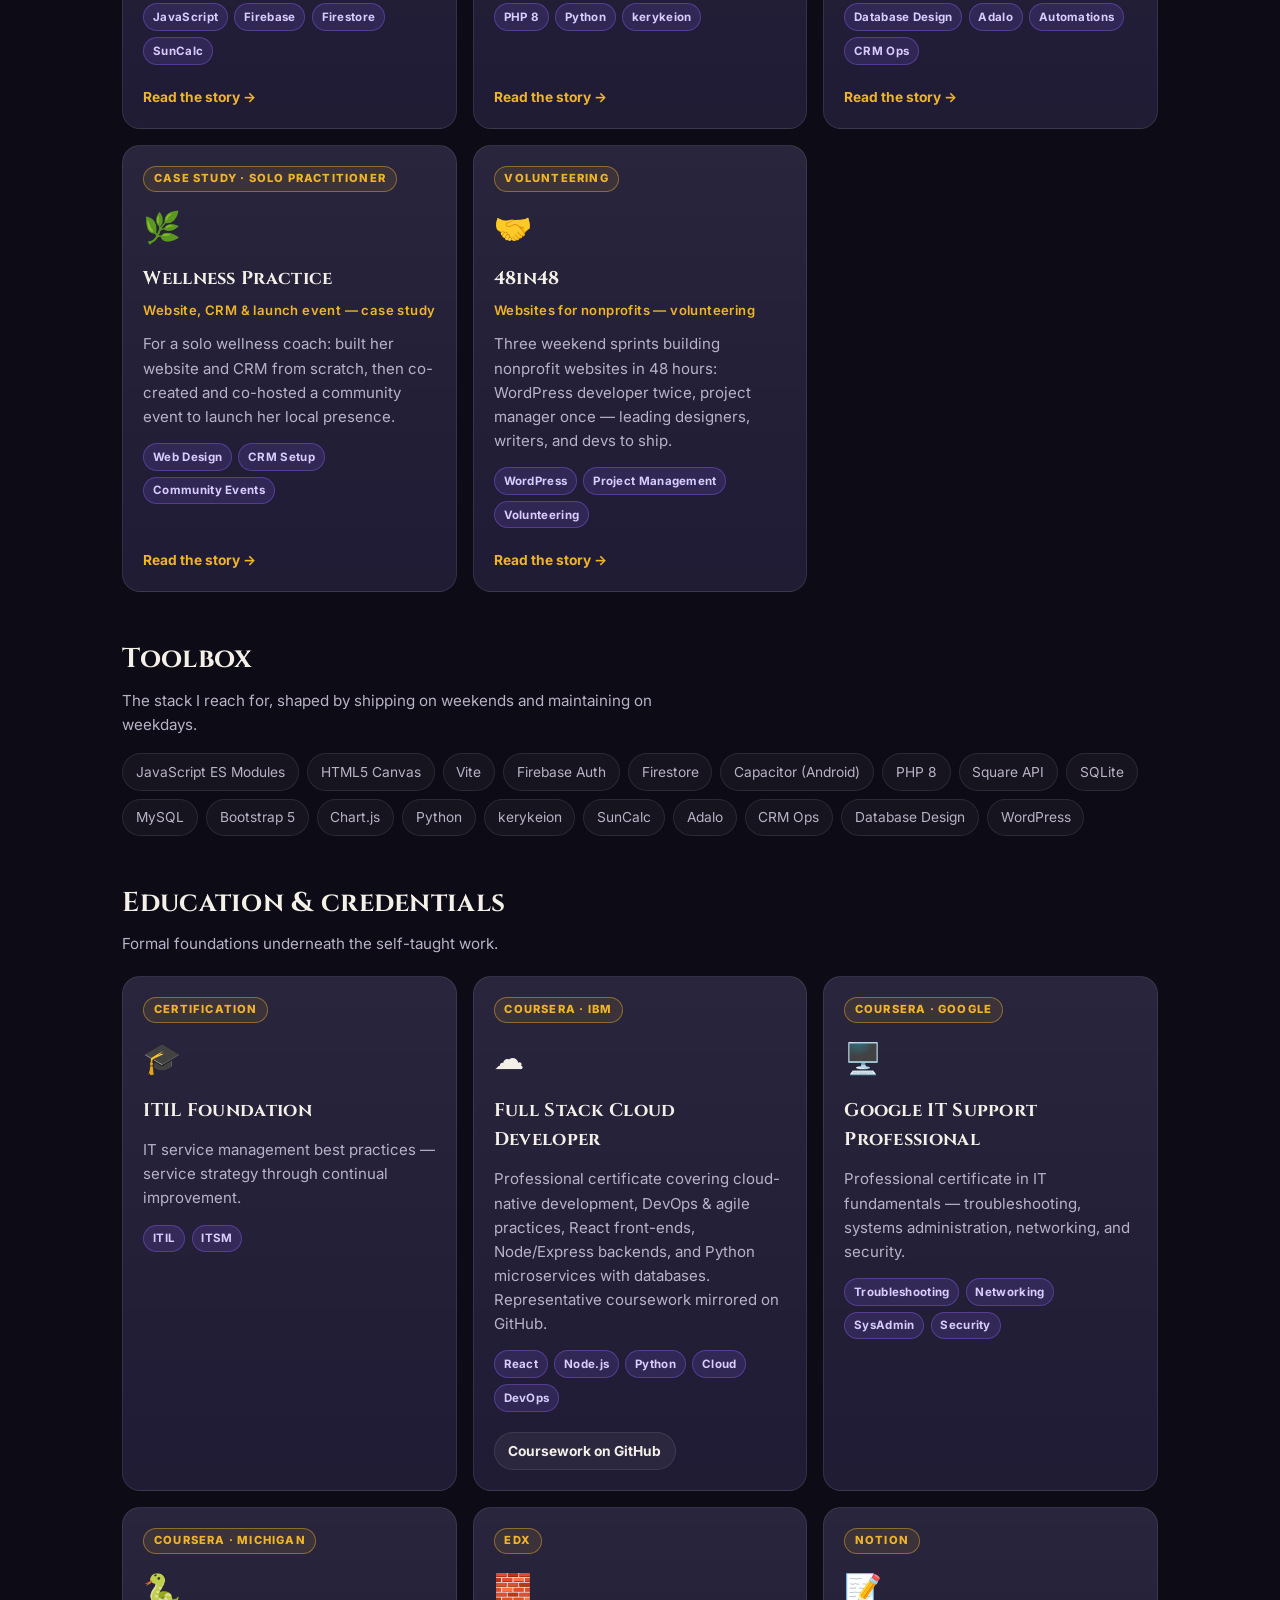
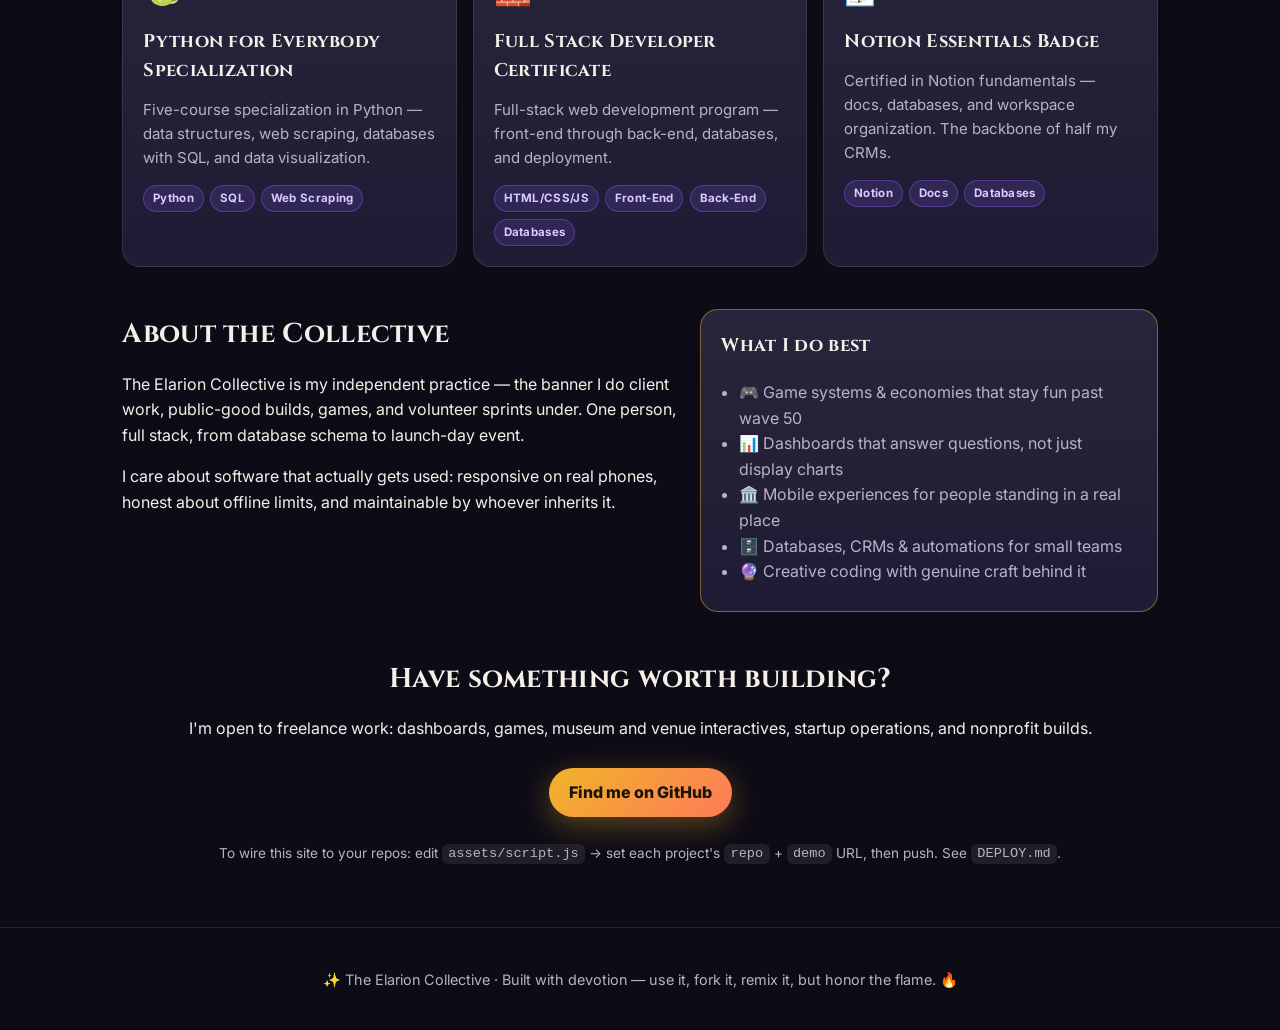
==== commit 3e786c1b: "Remove stat cards, add project modals, overhaul copy" ====
--- a/index.html
+++ b/index.html
@@ -25,23 +25,21 @@
 
 <main id="top">
   <section class="hero">
-    <p class="eyebrow">Games · Dashboards · Client Work · Sacred Tools · Volunteering</p>
-    <h1>I'm Jessie —<br/>I build <span class="gold">playable, shippable things.</span></h1>
-    <p class="lede">I'm a creative technologist running <strong>The Elarion Collective</strong>. My work spans idle games with real economies, revenue dashboards for small businesses, mobile experiences for museums, esoteric engineering (sigils, astrology), and the unglamorous backbone — databases, CRMs, and apps — that keeps startups and solo practices running.</p>
+    <p class="eyebrow">Developer · Creative Technologist · Volunteer</p>
+    <h1>I'm Jessie.<br/>I build <span class="gold">software that ships.</span></h1>
+    <p class="lede">I run <strong>The Elarion Collective</strong>, my independent development practice. I make games with real economies, dashboards that answer business questions, mobile experiences for real-world venues, and the operational backbone — databases, CRMs, automations — that keeps small teams running. I also volunteer my build skills for nonprofits.</p>
     <div class="cta-row">
-      <a class="btn" href="#work">Explore the work ↓</a>
-      <a class="btn ghost" href="https://github.com/jessie-marie" target="_blank" rel="noopener">github.com/jessie-marie</a>
-    </div>
-    <div class="hero-stats">
-      <div><strong>8</strong><span>projects, cases & volunteering</span></div>
-      <div><strong>5</strong><span>languages / runtimes</span></div>
-      <div><strong>2</strong><span>free hosts ready (Pages + Netlify)</span></div>
+      <a class="btn" href="#work">See the work ↓</a>
+      <a class="btn ghost" href="https://github.com/jessie-marie" target="_blank" rel="noopener">GitHub</a>
     </div>
   </section>
 
   <section id="work" class="section">
     <div class="section-head">
-      <h2>Featured work</h2>
+      <div>
+        <h2>Selected work</h2>
+        <p class="section-sub">Click any card for the full story — what it is, what I built, and where it landed.</p>
+      </div>
       <div class="filters" id="filters">
         <button class="chip active" data-filter="all">All</button>
         <button class="chip" data-filter="game">Games</button>
@@ -55,7 +53,8 @@
   </section>
 
   <section id="toolbox" class="section">
-    <h2>Tech toolbox</h2>
+    <h2>Toolbox</h2>
+    <p class="section-sub">The stack I reach for, shaped by shipping on weekends and maintaining on weekdays.</p>
     <div class="tags">
       <span>JavaScript ES Modules</span><span>HTML5 Canvas</span><span>Vite</span><span>Firebase Auth</span><span>Firestore</span><span>Capacitor (Android)</span><span>PHP 8</span><span>Square API</span><span>SQLite</span><span>MySQL</span><span>Bootstrap 5</span><span>Chart.js</span><span>Python</span><span>kerykeion</span><span>SunCalc</span><span>Adalo</span><span>CRM Ops</span><span>Database Design</span><span>WordPress</span>
     </div>
@@ -63,6 +62,7 @@
 
   <section id="education" class="section">
     <h2>Education & credentials</h2>
+    <p class="section-sub">Formal foundations underneath the self-taught work.</p>
     <div class="grid">
       <article class="card">
         <span class="badge">Certification</span>
@@ -115,26 +115,26 @@
   <section id="about" class="section two-col">
     <div>
       <h2>About the Collective</h2>
-      <p>The Elarion Collective is my independent practice for client work, public-good builds, games, and esoteric engineering — from salon revenue dashboards to museum scavenger hunts to idle defense games. I also volunteer builds for nonprofits through 48in48 weekend sprints.</p>
-      <p>Everything here is built to ship: mobile-responsive, offline-friendly where it counts, and deployable to free static hosting.</p>
+      <p>The Elarion Collective is my independent practice — the banner I do client work, public-good builds, games, and volunteer sprints under. One person, full stack, from database schema to launch-day event.</p>
+      <p>I care about software that actually gets used: responsive on real phones, honest about offline limits, and maintainable by whoever inherits it.</p>
     </div>
     <div class="card highlight">
       <h3>What I do best</h3>
       <ul>
-        <li>🎮 Canvas game engines & idle-game economies</li>
-        <li>📊 Small-business dashboards (Square → KPIs)</li>
-        <li>🏛️ Mobile-first experiences for real-world venues</li>
-        <li>🔮 Esoteric + creative coding (kamea, charts, sigils)</li>
-        <li>🗄️ Databases, CRMs & no-code apps for startups</li>
+        <li>🎮 Game systems & economies that stay fun past wave 50</li>
+        <li>📊 Dashboards that answer questions, not just display charts</li>
+        <li>🏛️ Mobile experiences for people standing in a real place</li>
+        <li>🗄️ Databases, CRMs & automations for small teams</li>
+        <li>🔮 Creative coding with genuine craft behind it</li>
       </ul>
     </div>
   </section>
 
   <section id="contact" class="section center">
-    <h2>Let's build something enchanted.</h2>
-    <p>Freelance dashboards, games, museum interactives & startup ops — open for work under The Elarion Collective.</p>
+    <h2>Have something worth building?</h2>
+    <p>I'm open to freelance work: dashboards, games, museum and venue interactives, startup operations, and nonprofit builds.</p>
     <div class="cta-row center">
-      <a class="btn" href="https://github.com/jessie-marie" target="_blank" rel="noopener">github.com/jessie-marie</a>
+      <a class="btn" href="https://github.com/jessie-marie" target="_blank" rel="noopener">Find me on GitHub</a>
     </div>
     <p class="tiny">To wire this site to your repos: edit <code>assets/script.js</code> → set each project's <code>repo</code> + <code>demo</code> URL, then push. See <code>DEPLOY.md</code>.</p>
   </section>
@@ -143,6 +143,18 @@
 <footer>
   <p>✨ The Elarion Collective · Built with devotion — use it, fork it, remix it, but honor the flame. 🔥</p>
 </footer>
+<div class="modal-backdrop" id="modal-backdrop" hidden>
+  <div class="modal" role="dialog" aria-modal="true" aria-labelledby="modal-title">
+    <button class="modal-close" id="modal-close" aria-label="Close">✕</button>
+    <span class="badge" id="modal-badge"></span>
+    <div class="emoji" id="modal-emoji"></div>
+    <h3 id="modal-title"></h3>
+    <p class="modal-lede" id="modal-lede"></p>
+    <div class="stack" id="modal-stack"></div>
+    <div id="modal-body"></div>
+    <div class="card-links" id="modal-links"></div>
+  </div>
+</div>
 <script src="assets/script.js"></script>
 </body>
 </html>
--- a/assets/styles.css
+++ b/assets/styles.css
@@ -37,9 +37,12 @@
 .chip.active{background:var(--ink);color:#14101f;border-color:var(--ink)}
 .grid{display:grid;grid-template-columns:repeat(auto-fill,minmax(300px,1fr));gap:1rem;margin-top:1.2rem}
 .card{background:linear-gradient(180deg,rgba(255,255,255,.06),rgba(255,255,255,.02)),var(--card);border:1px solid var(--line);border-radius:var(--radius);padding:1.25rem;display:flex;flex-direction:column;gap:.7rem;transition:transform .15s ease,border-color .15s ease}
+.card{cursor:pointer}
 .card:hover{transform:translateY(-3px);border-color:rgba(240,180,41,.5)}
+.card .read-more{margin-top:auto;padding-top:.6rem;font-size:.86rem;font-weight:700;color:var(--gold)}
 .card .emoji{font-size:1.9rem}
 .card h3{margin:.1rem 0;font-size:1.15rem}
+.card .subtitle{margin:-.4rem 0 0;font-size:.82rem;font-weight:600;color:var(--gold);letter-spacing:.4px}
 .card p{margin:0;color:var(--muted);font-size:.94rem}
 .stack{display:flex;flex-wrap:wrap;gap:.4rem;margin-top:.2rem}
 .stack span{font-size:.72rem;font-weight:700;letter-spacing:.3px;background:rgba(139,92,246,.16);border:1px solid rgba(139,92,246,.4);color:#d8ccff;padding:.22rem .55rem;border-radius:999px}
@@ -54,7 +57,21 @@
 .card.highlight{border-color:rgba(240,180,41,.45)}
 .card.highlight ul{margin:.4rem 0;padding-left:1.1rem;color:var(--muted)}
 .center{text-align:center}
+.section-sub{color:var(--muted);font-size:.95rem;margin:-.5rem 0 1rem;max-width:60ch}
+.section-head .section-sub{margin:0 0 .4rem}
 .tiny{color:var(--muted);font-size:.85rem}
 code{background:rgba(255,255,255,.08);padding:.15rem .4rem;border-radius:6px}
 footer{border-top:1px solid var(--line);text-align:center;color:var(--muted);padding:1.6rem;font-size:.9rem}
-@media(max-width:760px){.two-col{grid-template-columns:1fr}.hero-stats{grid-template-columns:1fr 1fr}.nav nav a:not(.btn){display:none}}
+.modal-backdrop{position:fixed;inset:0;z-index:50;background:rgba(5,3,12,.72);backdrop-filter:blur(6px);display:flex;align-items:center;justify-content:center;padding:1.2rem;overflow-y:auto}
+.modal-backdrop[hidden]{display:none}
+.modal{position:relative;max-width:640px;width:100%;max-height:88vh;overflow-y:auto;background:linear-gradient(180deg,#221c3d,#17132a);border:1px solid rgba(240,180,41,.35);border-radius:20px;padding:2rem 1.8rem;box-shadow:0 30px 80px rgba(0,0,0,.6)}
+.modal-close{position:absolute;top:.9rem;right:.9rem;width:2.2rem;height:2.2rem;border-radius:50%;border:1px solid var(--line);background:rgba(255,255,255,.06);color:var(--ink);cursor:pointer;font-size:1rem}
+.modal-close:hover{background:rgba(255,255,255,.14)}
+.modal .emoji{font-size:2.4rem;margin:.6rem 0}
+.modal h3{font-size:1.5rem;margin:.2rem 0 .6rem}
+.modal-lede{color:var(--muted);font-size:1rem;margin:0 0 .8rem}
+.modal h4{font-family:Inter,system-ui,sans-serif;font-size:.78rem;text-transform:uppercase;letter-spacing:1.5px;color:var(--gold);margin:1.2rem 0 .4rem}
+.modal ul{margin:.2rem 0 .6rem;padding-left:1.2rem;color:#d9d3e6;font-size:.94rem}
+.modal li{margin-bottom:.3rem}
+.modal p{color:#d9d3e6;font-size:.94rem}
+@media(max-width:760px){.two-col{grid-template-columns:1fr}.nav nav a:not(.btn){display:none}.modal{padding:1.5rem 1.2rem}}
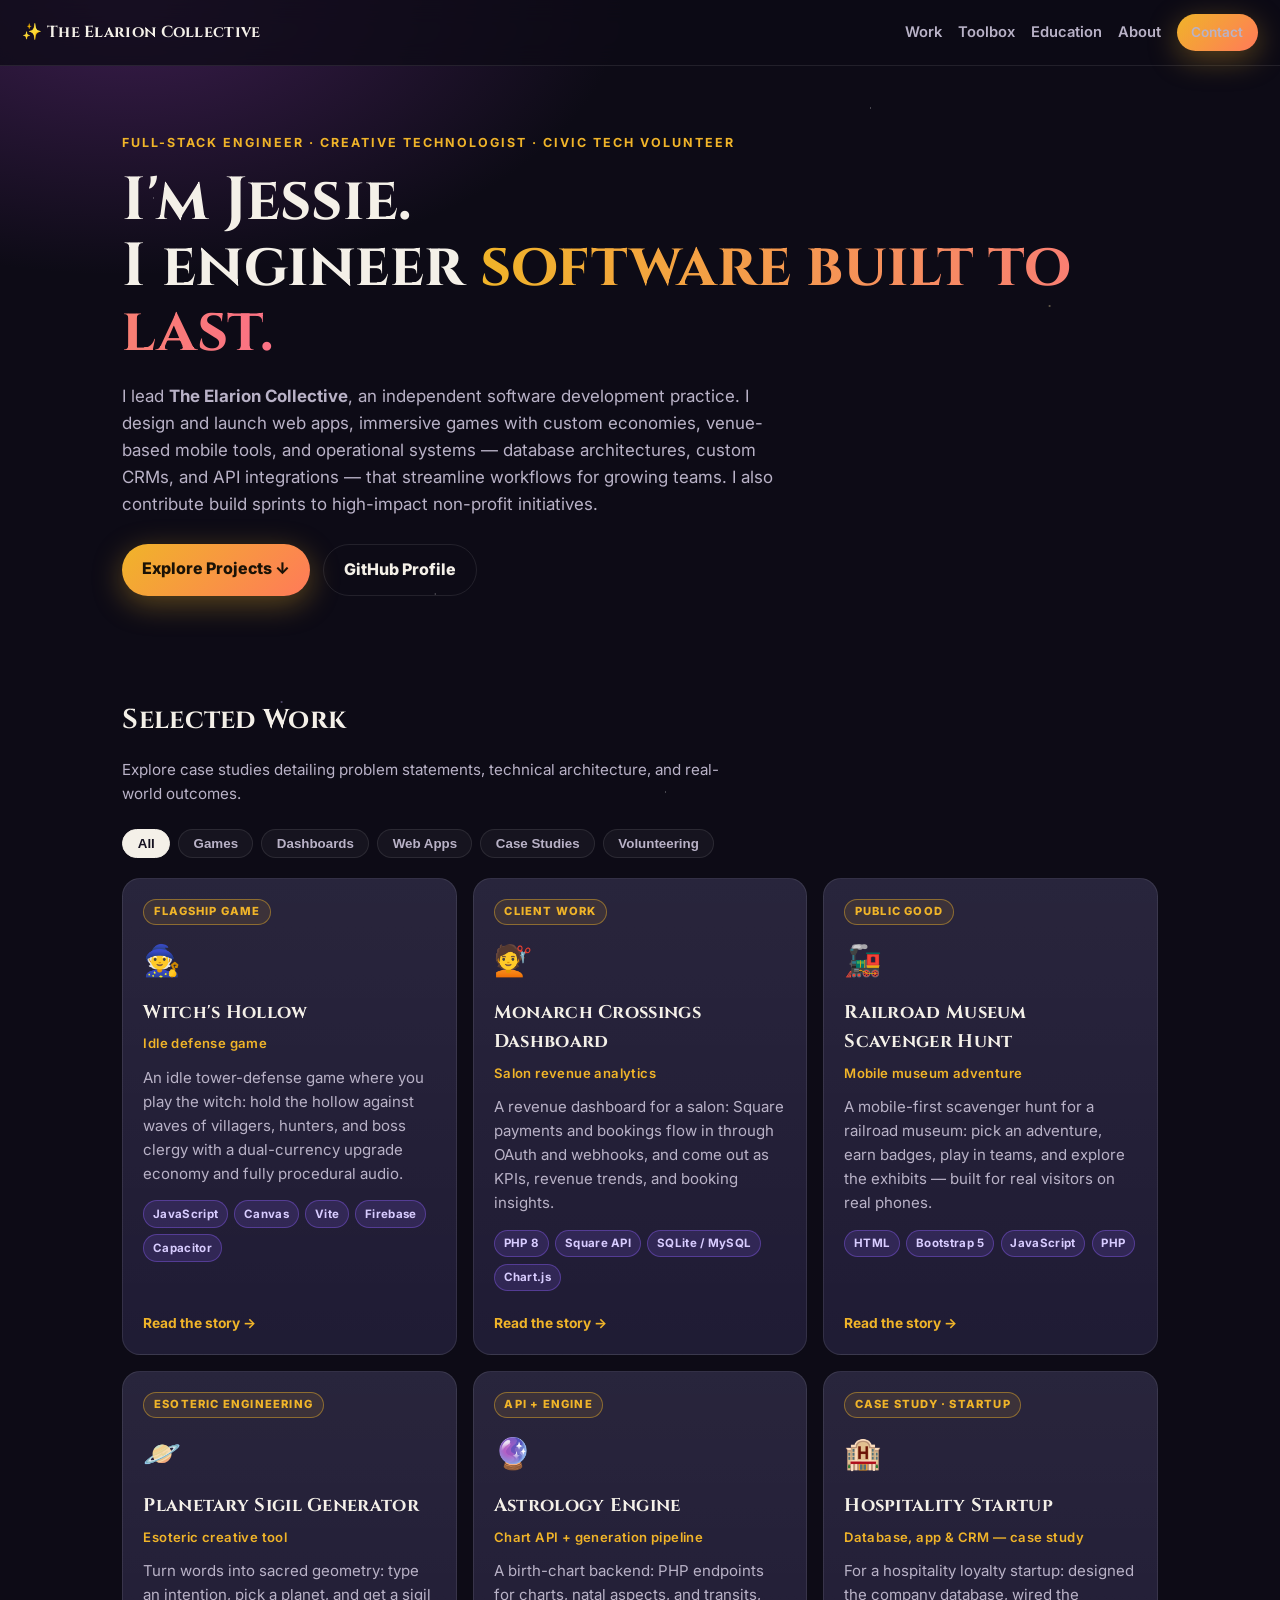
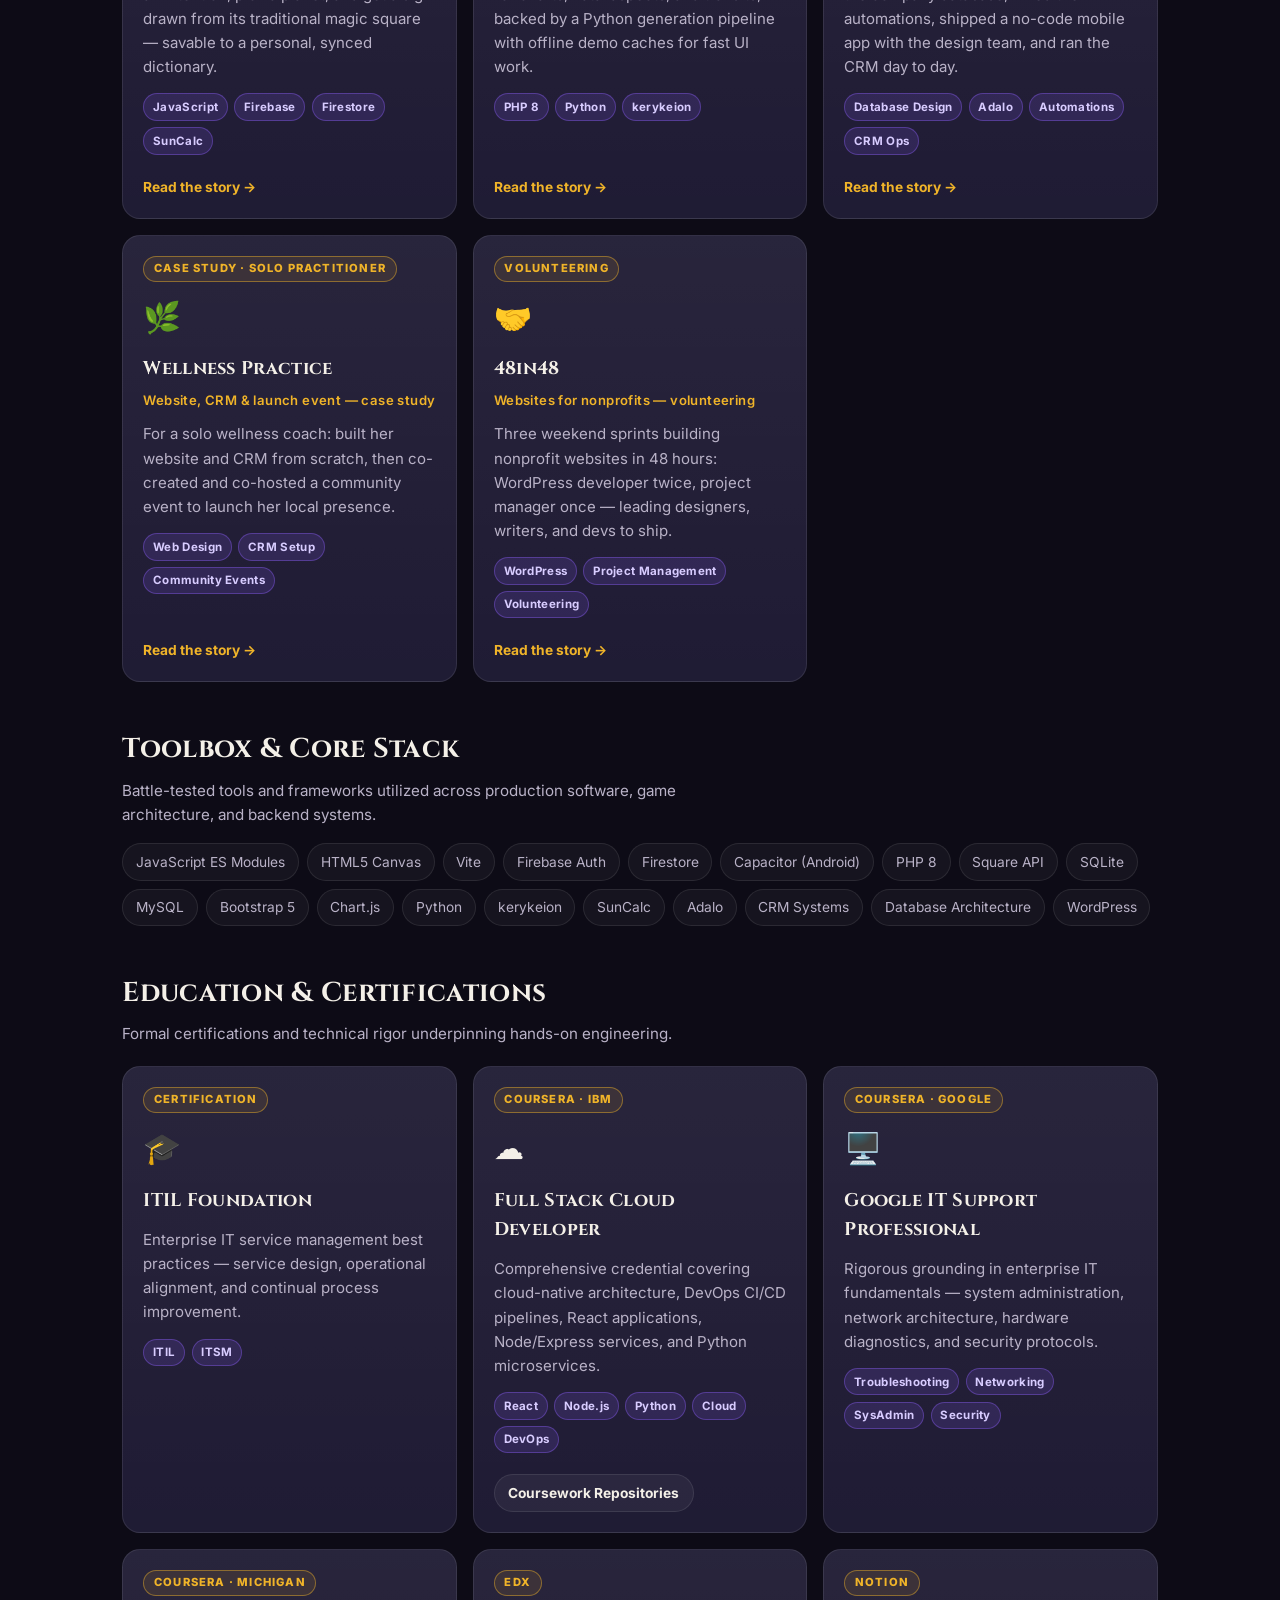
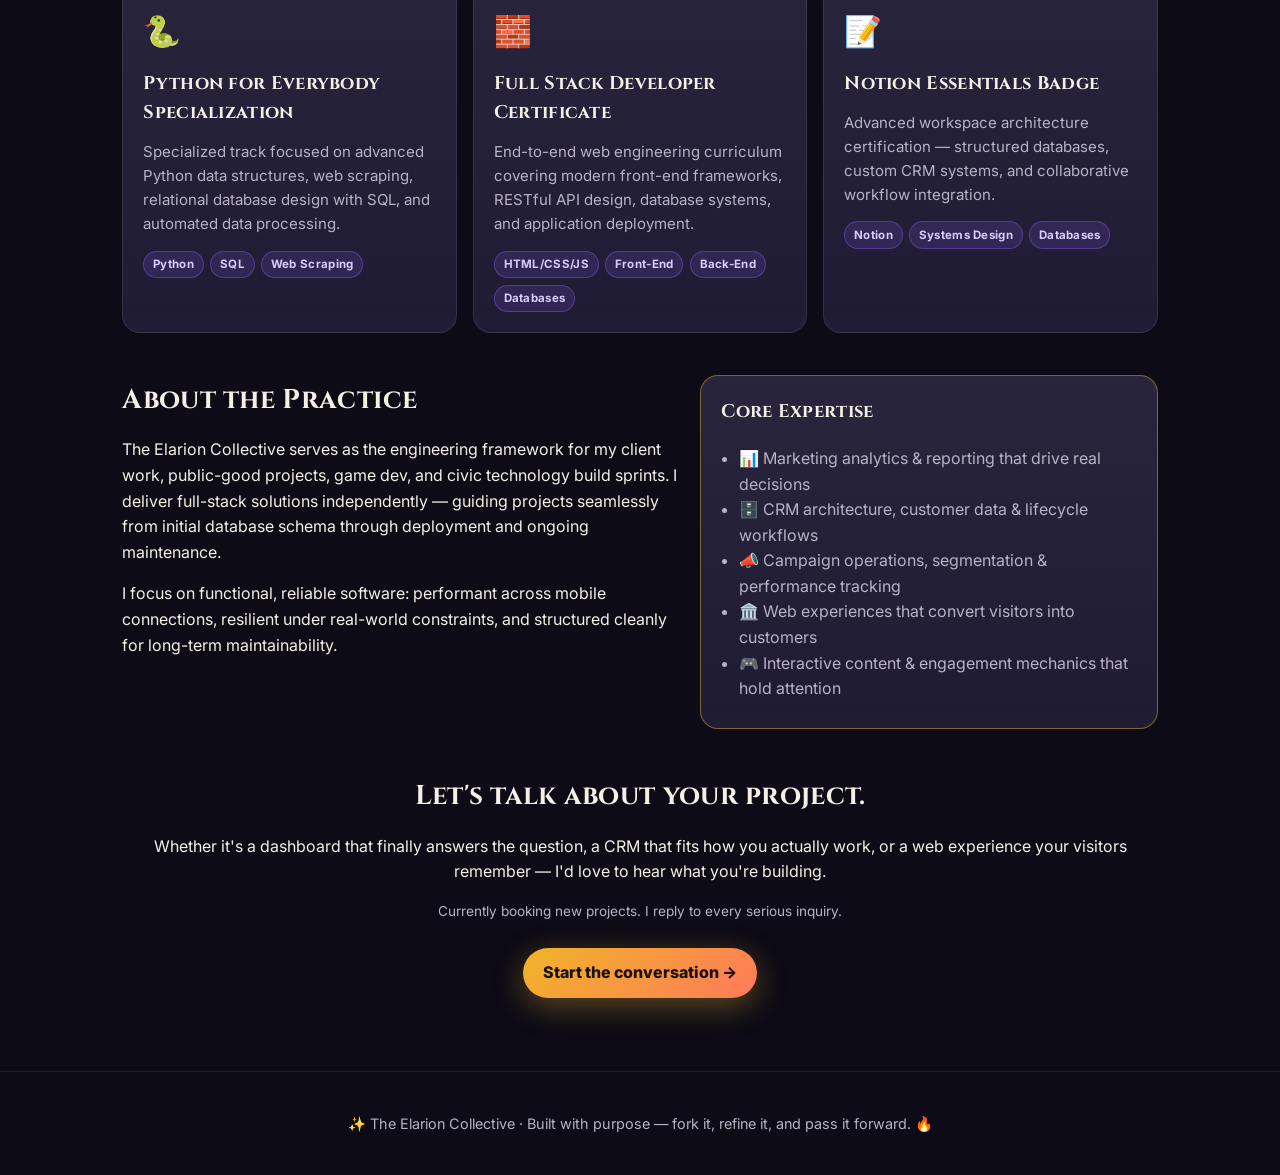
==== commit fe310227: "Reframe expertise around data+marketing, drop dev note, strengthen final CTA" ====
--- a/index.html
+++ b/index.html
@@ -4,7 +4,7 @@
 <meta charset="UTF-8" />
 <meta name="viewport" content="width=device-width, initial-scale=1.0" />
 <title>The Elarion Collective — Jessie Marie | Portfolio</title>
-<meta name="description" content="The Elarion Collective — games, dashboards, client work & volunteering by Jessie Marie. Witch's Hollow, Monarch Crossings, Railroad Museum Scavenger Hunt, Planetary Sigil Generator, Astrology Engine, 48in48." />
+<meta name="description" content="The Elarion Collective — Full-stack web applications, interactive games, operational dashboards, and public-good builds by Jessie Marie." />
 <link rel="preconnect" href="https://fonts.googleapis.com">
 <link rel="preconnect" href="https://fonts.gstatic.com" crossorigin>
 <link href="https://fonts.googleapis.com/css2?family=Cinzel:wght@500;700&family=Inter:wght@400;500;600;700&display=swap" rel="stylesheet">
@@ -25,27 +25,27 @@
 
 <main id="top">
   <section class="hero">
-    <p class="eyebrow">Developer · Creative Technologist · Volunteer</p>
-    <h1>I'm Jessie.<br/>I build <span class="gold">software that ships.</span></h1>
-    <p class="lede">I run <strong>The Elarion Collective</strong>, my independent development practice. I make games with real economies, dashboards that answer business questions, mobile experiences for real-world venues, and the operational backbone — databases, CRMs, automations — that keeps small teams running. I also volunteer my build skills for nonprofits.</p>
+    <p class="eyebrow">Full-Stack Engineer · Creative Technologist · Civic Tech Volunteer</p>
+    <h1>I'm Jessie.<br/>I engineer <span class="gold">software built to last.</span></h1>
+    <p class="lede">I lead <strong>The Elarion Collective</strong>, an independent software development practice. I design and launch web apps, immersive games with custom economies, venue-based mobile tools, and operational systems — database architectures, custom CRMs, and API integrations — that streamline workflows for growing teams. I also contribute build sprints to high-impact non-profit initiatives.</p>
     <div class="cta-row">
-      <a class="btn" href="#work">See the work ↓</a>
-      <a class="btn ghost" href="https://github.com/jessie-marie" target="_blank" rel="noopener">GitHub</a>
+      <a class="btn" href="#work">Explore Projects ↓</a>
+      <a class="btn ghost" href="https://github.com/jessie-marie" target="_blank" rel="noopener">GitHub Profile</a>
     </div>
   </section>
 
   <section id="work" class="section">
     <div class="section-head">
       <div>
-        <h2>Selected work</h2>
-        <p class="section-sub">Click any card for the full story — what it is, what I built, and where it landed.</p>
+        <h2>Selected Work</h2>
+        <p class="section-sub">Explore case studies detailing problem statements, technical architecture, and real-world outcomes.</p>
       </div>
       <div class="filters" id="filters">
         <button class="chip active" data-filter="all">All</button>
         <button class="chip" data-filter="game">Games</button>
         <button class="chip" data-filter="dashboard">Dashboards</button>
-        <button class="chip" data-filter="web">Web apps</button>
-        <button class="chip" data-filter="case-study">Case studies</button>
+        <button class="chip" data-filter="web">Web Apps</button>
+        <button class="chip" data-filter="case-study">Case Studies</button>
         <button class="chip" data-filter="volunteering">Volunteering</button>
       </div>
     </div>
@@ -53,95 +53,95 @@
   </section>
 
   <section id="toolbox" class="section">
-    <h2>Toolbox</h2>
-    <p class="section-sub">The stack I reach for, shaped by shipping on weekends and maintaining on weekdays.</p>
+    <h2>Toolbox & Core Stack</h2>
+    <p class="section-sub">Battle-tested tools and frameworks utilized across production software, game architecture, and backend systems.</p>
     <div class="tags">
-      <span>JavaScript ES Modules</span><span>HTML5 Canvas</span><span>Vite</span><span>Firebase Auth</span><span>Firestore</span><span>Capacitor (Android)</span><span>PHP 8</span><span>Square API</span><span>SQLite</span><span>MySQL</span><span>Bootstrap 5</span><span>Chart.js</span><span>Python</span><span>kerykeion</span><span>SunCalc</span><span>Adalo</span><span>CRM Ops</span><span>Database Design</span><span>WordPress</span>
+      <span>JavaScript ES Modules</span><span>HTML5 Canvas</span><span>Vite</span><span>Firebase Auth</span><span>Firestore</span><span>Capacitor (Android)</span><span>PHP 8</span><span>Square API</span><span>SQLite</span><span>MySQL</span><span>Bootstrap 5</span><span>Chart.js</span><span>Python</span><span>kerykeion</span><span>SunCalc</span><span>Adalo</span><span>CRM Systems</span><span>Database Architecture</span><span>WordPress</span>
     </div>
   </section>
 
   <section id="education" class="section">
-    <h2>Education & credentials</h2>
-    <p class="section-sub">Formal foundations underneath the self-taught work.</p>
+    <h2>Education & Certifications</h2>
+    <p class="section-sub">Formal certifications and technical rigor underpinning hands-on engineering.</p>
     <div class="grid">
       <article class="card">
         <span class="badge">Certification</span>
         <div class="emoji">🎓</div>
         <h3>ITIL Foundation</h3>
-        <p>IT service management best practices — service strategy through continual improvement.</p>
+        <p>Enterprise IT service management best practices — service design, operational alignment, and continual process improvement.</p>
         <div class="stack"><span>ITIL</span><span>ITSM</span></div>
       </article>
       <article class="card">
         <span class="badge">Coursera · IBM</span>
         <div class="emoji">☁️</div>
         <h3>Full Stack Cloud Developer</h3>
-        <p>Professional certificate covering cloud-native development, DevOps & agile practices, React front-ends, Node/Express backends, and Python microservices with databases. Representative coursework mirrored on GitHub.</p>
+        <p>Comprehensive credential covering cloud-native architecture, DevOps CI/CD pipelines, React applications, Node/Express services, and Python microservices.</p>
         <div class="stack"><span>React</span><span>Node.js</span><span>Python</span><span>Cloud</span><span>DevOps</span></div>
         <div class="card-links">
-          <a href="https://github.com/jessie-marie?tab=repositories" target="_blank" rel="noopener">Coursework on GitHub</a>
+          <a href="https://github.com/jessie-marie?tab=repositories" target="_blank" rel="noopener">Coursework Repositories</a>
         </div>
       </article>
       <article class="card">
         <span class="badge">Coursera · Google</span>
         <div class="emoji">🖥️</div>
         <h3>Google IT Support Professional</h3>
-        <p>Professional certificate in IT fundamentals — troubleshooting, systems administration, networking, and security.</p>
+        <p>Rigorous grounding in enterprise IT fundamentals — system administration, network architecture, hardware diagnostics, and security protocols.</p>
         <div class="stack"><span>Troubleshooting</span><span>Networking</span><span>SysAdmin</span><span>Security</span></div>
       </article>
       <article class="card">
         <span class="badge">Coursera · Michigan</span>
         <div class="emoji">🐍</div>
         <h3>Python for Everybody Specialization</h3>
-        <p>Five-course specialization in Python — data structures, web scraping, databases with SQL, and data visualization.</p>
+        <p>Specialized track focused on advanced Python data structures, web scraping, relational database design with SQL, and automated data processing.</p>
         <div class="stack"><span>Python</span><span>SQL</span><span>Web Scraping</span></div>
       </article>
       <article class="card">
         <span class="badge">edX</span>
         <div class="emoji">🧱</div>
         <h3>Full Stack Developer Certificate</h3>
-        <p>Full-stack web development program — front-end through back-end, databases, and deployment.</p>
+        <p>End-to-end web engineering curriculum covering modern front-end frameworks, RESTful API design, database systems, and application deployment.</p>
         <div class="stack"><span>HTML/CSS/JS</span><span>Front-End</span><span>Back-End</span><span>Databases</span></div>
       </article>
       <article class="card">
         <span class="badge">Notion</span>
         <div class="emoji">📝</div>
         <h3>Notion Essentials Badge</h3>
-        <p>Certified in Notion fundamentals — docs, databases, and workspace organization. The backbone of half my CRMs.</p>
-        <div class="stack"><span>Notion</span><span>Docs</span><span>Databases</span></div>
+        <p>Advanced workspace architecture certification — structured databases, custom CRM systems, and collaborative workflow integration.</p>
+        <div class="stack"><span>Notion</span><span>Systems Design</span><span>Databases</span></div>
       </article>
     </div>
   </section>
 
   <section id="about" class="section two-col">
     <div>
-      <h2>About the Collective</h2>
-      <p>The Elarion Collective is my independent practice — the banner I do client work, public-good builds, games, and volunteer sprints under. One person, full stack, from database schema to launch-day event.</p>
-      <p>I care about software that actually gets used: responsive on real phones, honest about offline limits, and maintainable by whoever inherits it.</p>
+      <h2>About the Practice</h2>
+      <p>The Elarion Collective serves as the engineering framework for my client work, public-good projects, game dev, and civic technology build sprints. I deliver full-stack solutions independently — guiding projects seamlessly from initial database schema through deployment and ongoing maintenance.</p>
+      <p>I focus on functional, reliable software: performant across mobile connections, resilient under real-world constraints, and structured cleanly for long-term maintainability.</p>
     </div>
     <div class="card highlight">
-      <h3>What I do best</h3>
+      <h3>Core Expertise</h3>
       <ul>
-        <li>🎮 Game systems & economies that stay fun past wave 50</li>
-        <li>📊 Dashboards that answer questions, not just display charts</li>
-        <li>🏛️ Mobile experiences for people standing in a real place</li>
-        <li>🗄️ Databases, CRMs & automations for small teams</li>
-        <li>🔮 Creative coding with genuine craft behind it</li>
+        <li>📊 Marketing analytics & reporting that drive real decisions</li>
+        <li>🗄️ CRM architecture, customer data & lifecycle workflows</li>
+        <li>📣 Campaign operations, segmentation & performance tracking</li>
+        <li>🏛️ Web experiences that convert visitors into customers</li>
+        <li>🎮 Interactive content & engagement mechanics that hold attention</li>
       </ul>
     </div>
   </section>
 
   <section id="contact" class="section center">
-    <h2>Have something worth building?</h2>
-    <p>I'm open to freelance work: dashboards, games, museum and venue interactives, startup operations, and nonprofit builds.</p>
+    <h2>Let's talk about your project.</h2>
+    <p>Whether it's a dashboard that finally answers the question, a CRM that fits how you actually work, or a web experience your visitors remember — I'd love to hear what you're building.</p>
+    <p class="tiny">Currently booking new projects. I reply to every serious inquiry.</p>
     <div class="cta-row center">
-      <a class="btn" href="https://github.com/jessie-marie" target="_blank" rel="noopener">Find me on GitHub</a>
+      <a class="btn" href="https://github.com/jessie-marie" target="_blank" rel="noopener">Start the conversation →</a>
     </div>
-    <p class="tiny">To wire this site to your repos: edit <code>assets/script.js</code> → set each project's <code>repo</code> + <code>demo</code> URL, then push. See <code>DEPLOY.md</code>.</p>
   </section>
 </main>
 
 <footer>
-  <p>✨ The Elarion Collective · Built with devotion — use it, fork it, remix it, but honor the flame. 🔥</p>
+  <p>✨ The Elarion Collective · Built with purpose — fork it, refine it, and pass it forward. 🔥</p>
 </footer>
 <div class="modal-backdrop" id="modal-backdrop" hidden>
   <div class="modal" role="dialog" aria-modal="true" aria-labelledby="modal-title">
@@ -157,4 +157,4 @@
 </div>
 <script src="assets/script.js"></script>
 </body>
-</html>
+</html>
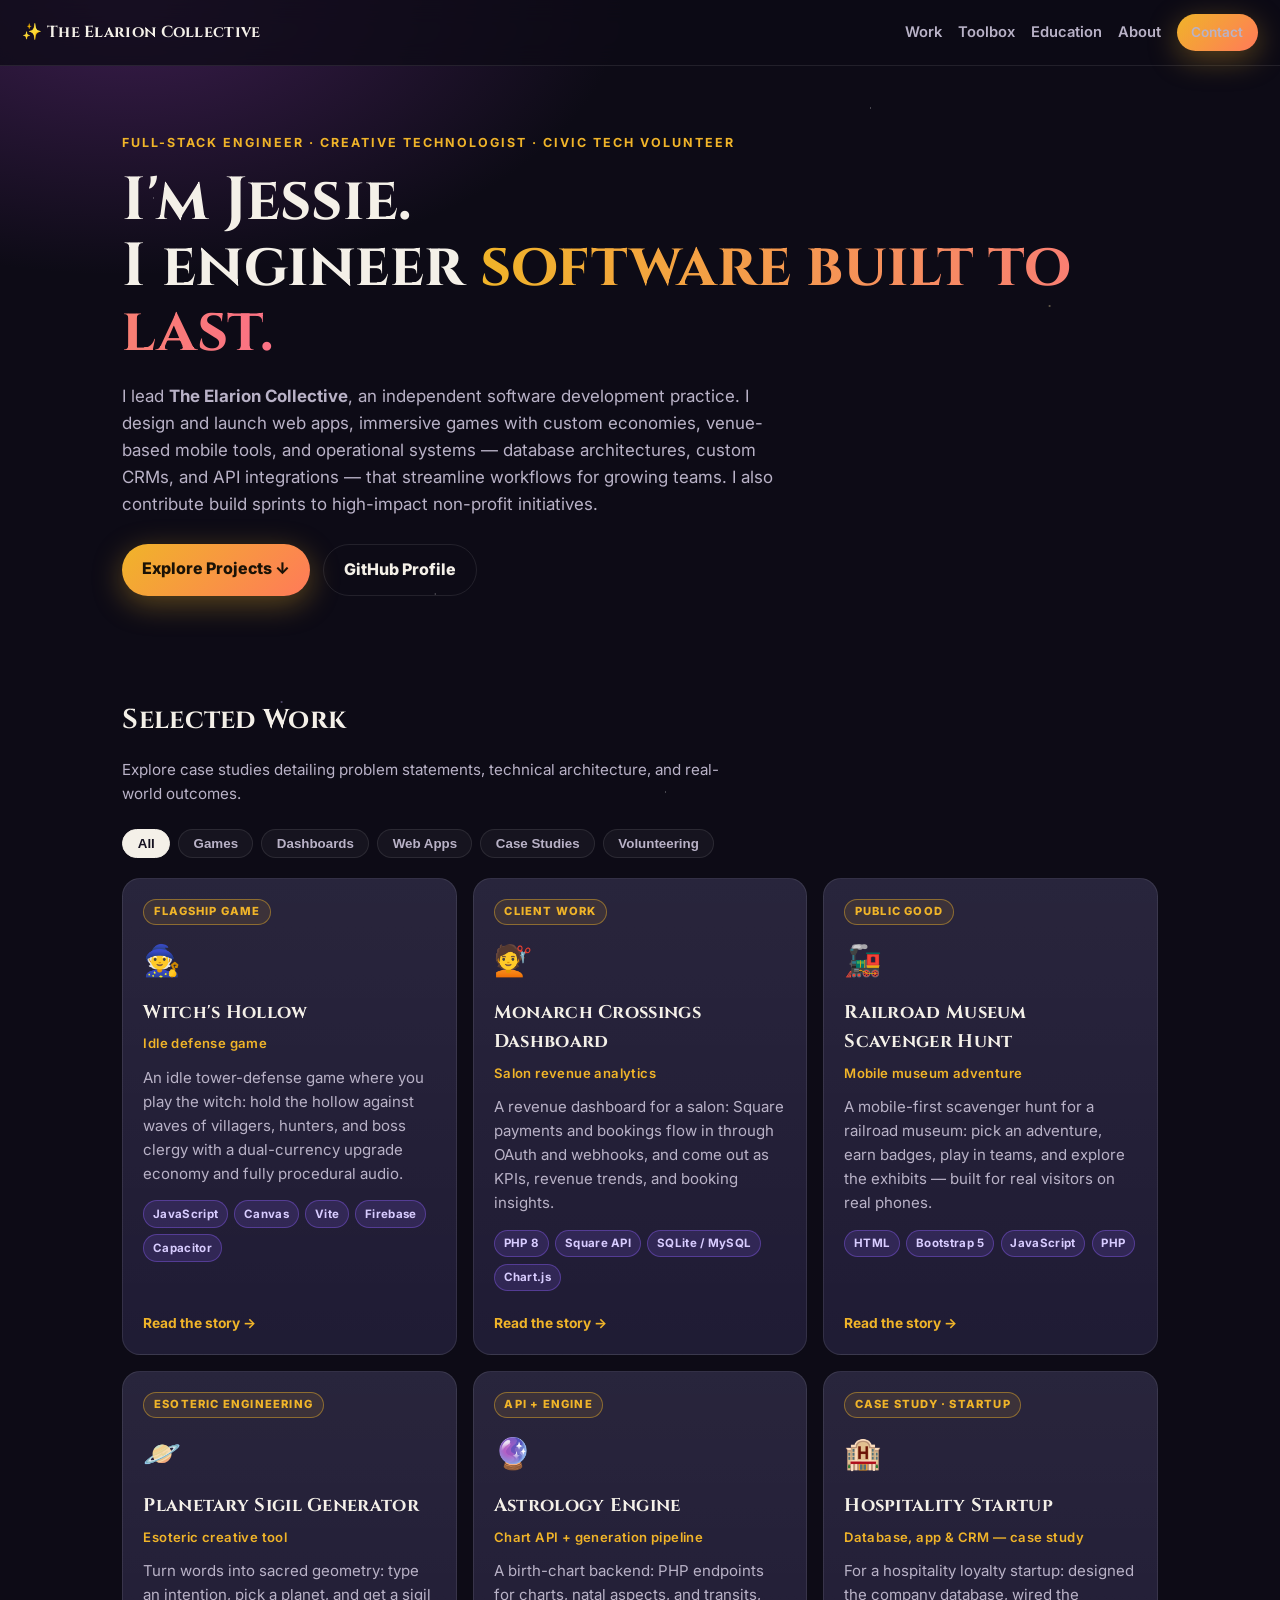
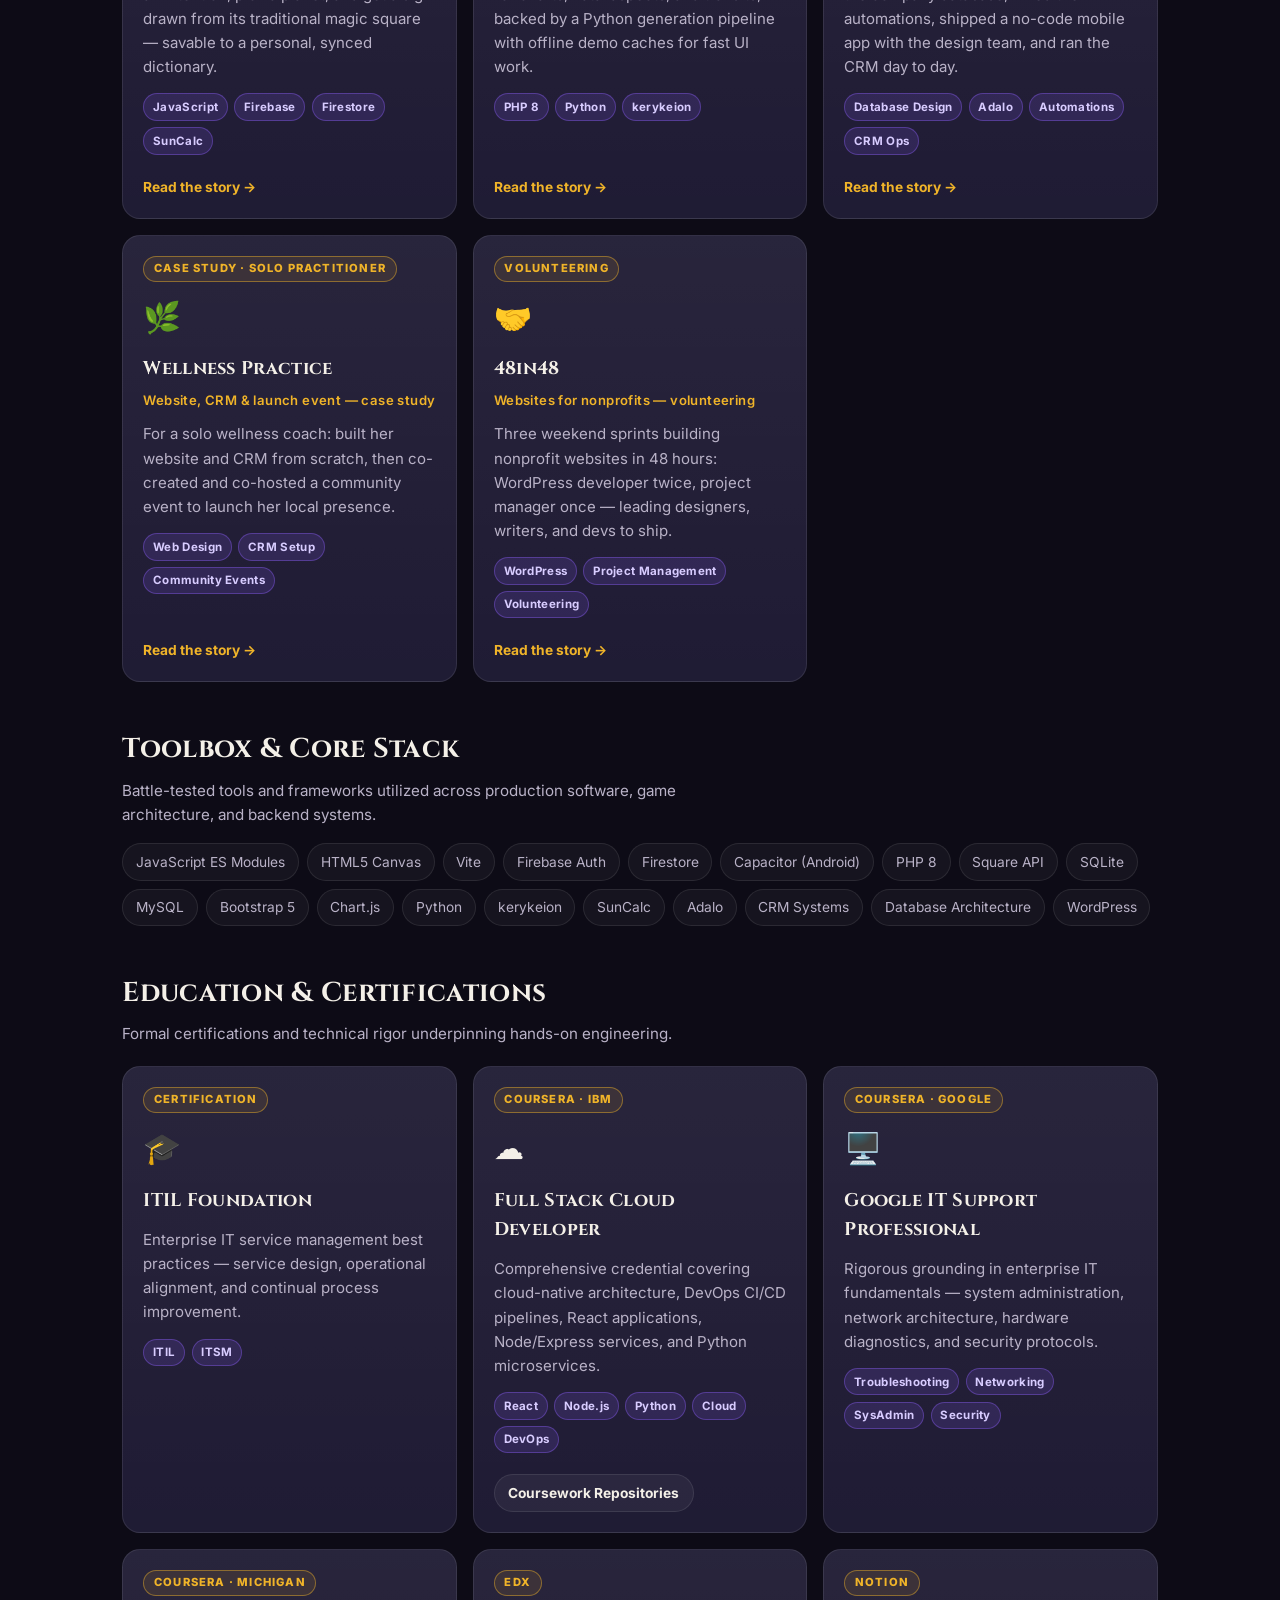
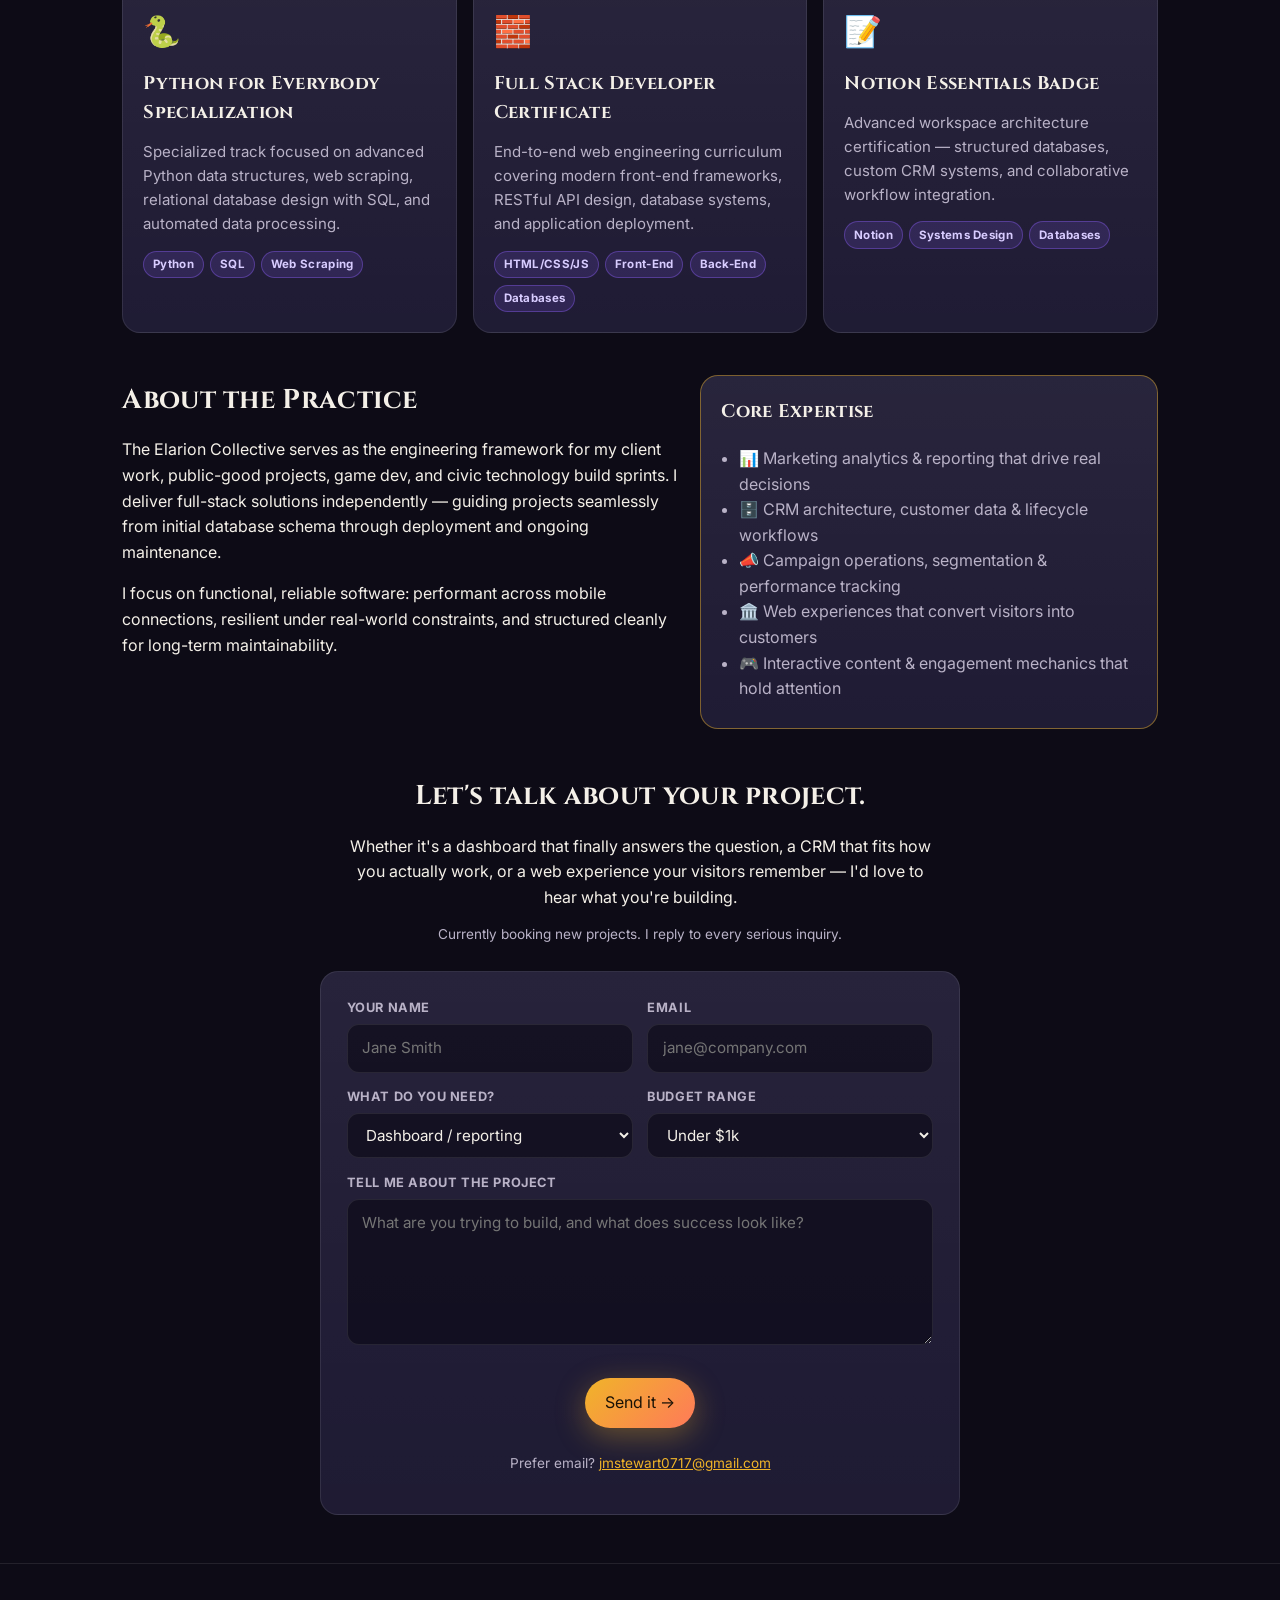
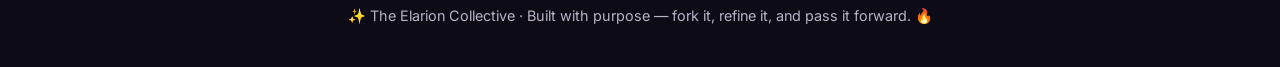
==== commit 06e54c4f: "Add Netlify contact form with quote qualifiers, success page, drop SPA redirect" ====
--- a/index.html
+++ b/index.html
@@ -130,13 +130,55 @@
     </div>
   </section>
 
-  <section id="contact" class="section center">
-    <h2>Let's talk about your project.</h2>
-    <p>Whether it's a dashboard that finally answers the question, a CRM that fits how you actually work, or a web experience your visitors remember — I'd love to hear what you're building.</p>
-    <p class="tiny">Currently booking new projects. I reply to every serious inquiry.</p>
-    <div class="cta-row center">
-      <a class="btn" href="https://github.com/jessie-marie" target="_blank" rel="noopener">Start the conversation →</a>
-    </div>
+  <section id="contact" class="section">
+    <h2 class="center">Let's talk about your project.</h2>
+    <p class="center" style="max-width:60ch;margin:0 auto;">Whether it's a dashboard that finally answers the question, a CRM that fits how you actually work, or a web experience your visitors remember — I'd love to hear what you're building.</p>
+    <p class="tiny center">Currently booking new projects. I reply to every serious inquiry.</p>
+    <form name="contact" method="POST" data-netlify="true" netlify-honeypot="bot-field" action="/success.html" class="contact-form">
+      <input type="hidden" name="form-name" value="contact" />
+      <p class="hidden-field"><label>Don't fill this out: <input name="bot-field" /></label></p>
+      <div class="form-row">
+        <div class="form-group">
+          <label for="name">Your name</label>
+          <input type="text" id="name" name="name" placeholder="Jane Smith" required />
+        </div>
+        <div class="form-group">
+          <label for="email">Email</label>
+          <input type="email" id="email" name="email" placeholder="jane@company.com" required />
+        </div>
+      </div>
+      <div class="form-row">
+        <div class="form-group">
+          <label for="type">What do you need?</label>
+          <select id="type" name="project-type">
+            <option>Dashboard / reporting</option>
+            <option>CRM / database / automations</option>
+            <option>Website / web app</option>
+            <option>Game / interactive experience</option>
+            <option>Nonprofit build (48in48-style)</option>
+            <option>Something else</option>
+          </select>
+        </div>
+        <div class="form-group">
+          <label for="budget">Budget range</label>
+          <select id="budget" name="budget">
+            <option>Under $1k</option>
+            <option>$1k – $3k</option>
+            <option>$3k – $10k</option>
+            <option>$10k+</option>
+            <option>Not sure yet</option>
+          </select>
+        </div>
+      </div>
+      <div class="form-group">
+        <label for="message">Tell me about the project</label>
+        <textarea id="message" name="message" rows="5" placeholder="What are you trying to build, and what does success look like?" required></textarea>
+      </div>
+      <div class="cta-row center">
+        <button type="submit" class="btn">Send it →</button>
+      </div>
+      <p class="tiny center">Prefer email? <a href="mailto:jmstewart0717@gmail.com">jmstewart0717@gmail.com</a></p>
+    </form>
   </section>
 </main>
 
--- a/assets/styles.css
+++ b/assets/styles.css
@@ -60,6 +60,17 @@
 .section-sub{color:var(--muted);font-size:.95rem;margin:-.5rem 0 1rem;max-width:60ch}
 .section-head .section-sub{margin:0 0 .4rem}
 .tiny{color:var(--muted);font-size:.85rem}
+.tiny a{color:var(--gold)}
+.contact-form{max-width:640px;margin:1.6rem auto 0;text-align:left;background:linear-gradient(180deg,rgba(255,255,255,.05),rgba(255,255,255,.015)),var(--card);border:1px solid var(--line);border-radius:var(--radius);padding:1.6rem}
+.form-row{display:grid;grid-template-columns:1fr 1fr;gap:.9rem}
+.form-group{margin-bottom:.9rem}
+.form-group label{display:block;font-size:.8rem;font-weight:700;letter-spacing:.6px;text-transform:uppercase;color:var(--muted);margin-bottom:.35rem}
+.form-group input,.form-group select,.form-group textarea{width:100%;padding:.7rem .9rem;border-radius:12px;border:1px solid var(--line);background:rgba(5,3,12,.5);color:var(--ink);font:inherit;font-size:.95rem}
+.form-group input:focus,.form-group select:focus,.form-group textarea:focus{outline:none;border-color:rgba(240,180,41,.6);box-shadow:0 0 0 3px rgba(240,180,41,.15)}
+.form-group select option{background:#17132a}
+.hidden-field{display:none}
+.contact-form .btn{cursor:pointer;font:inherit}
+@media(max-width:640px){.form-row{grid-template-columns:1fr}.contact-form{padding:1.2rem}}
 code{background:rgba(255,255,255,.08);padding:.15rem .4rem;border-radius:6px}
 footer{border-top:1px solid var(--line);text-align:center;color:var(--muted);padding:1.6rem;font-size:.9rem}
 .modal-backdrop{position:fixed;inset:0;z-index:50;background:rgba(5,3,12,.72);backdrop-filter:blur(6px);display:flex;align-items:center;justify-content:center;padding:1.2rem;overflow-y:auto}
